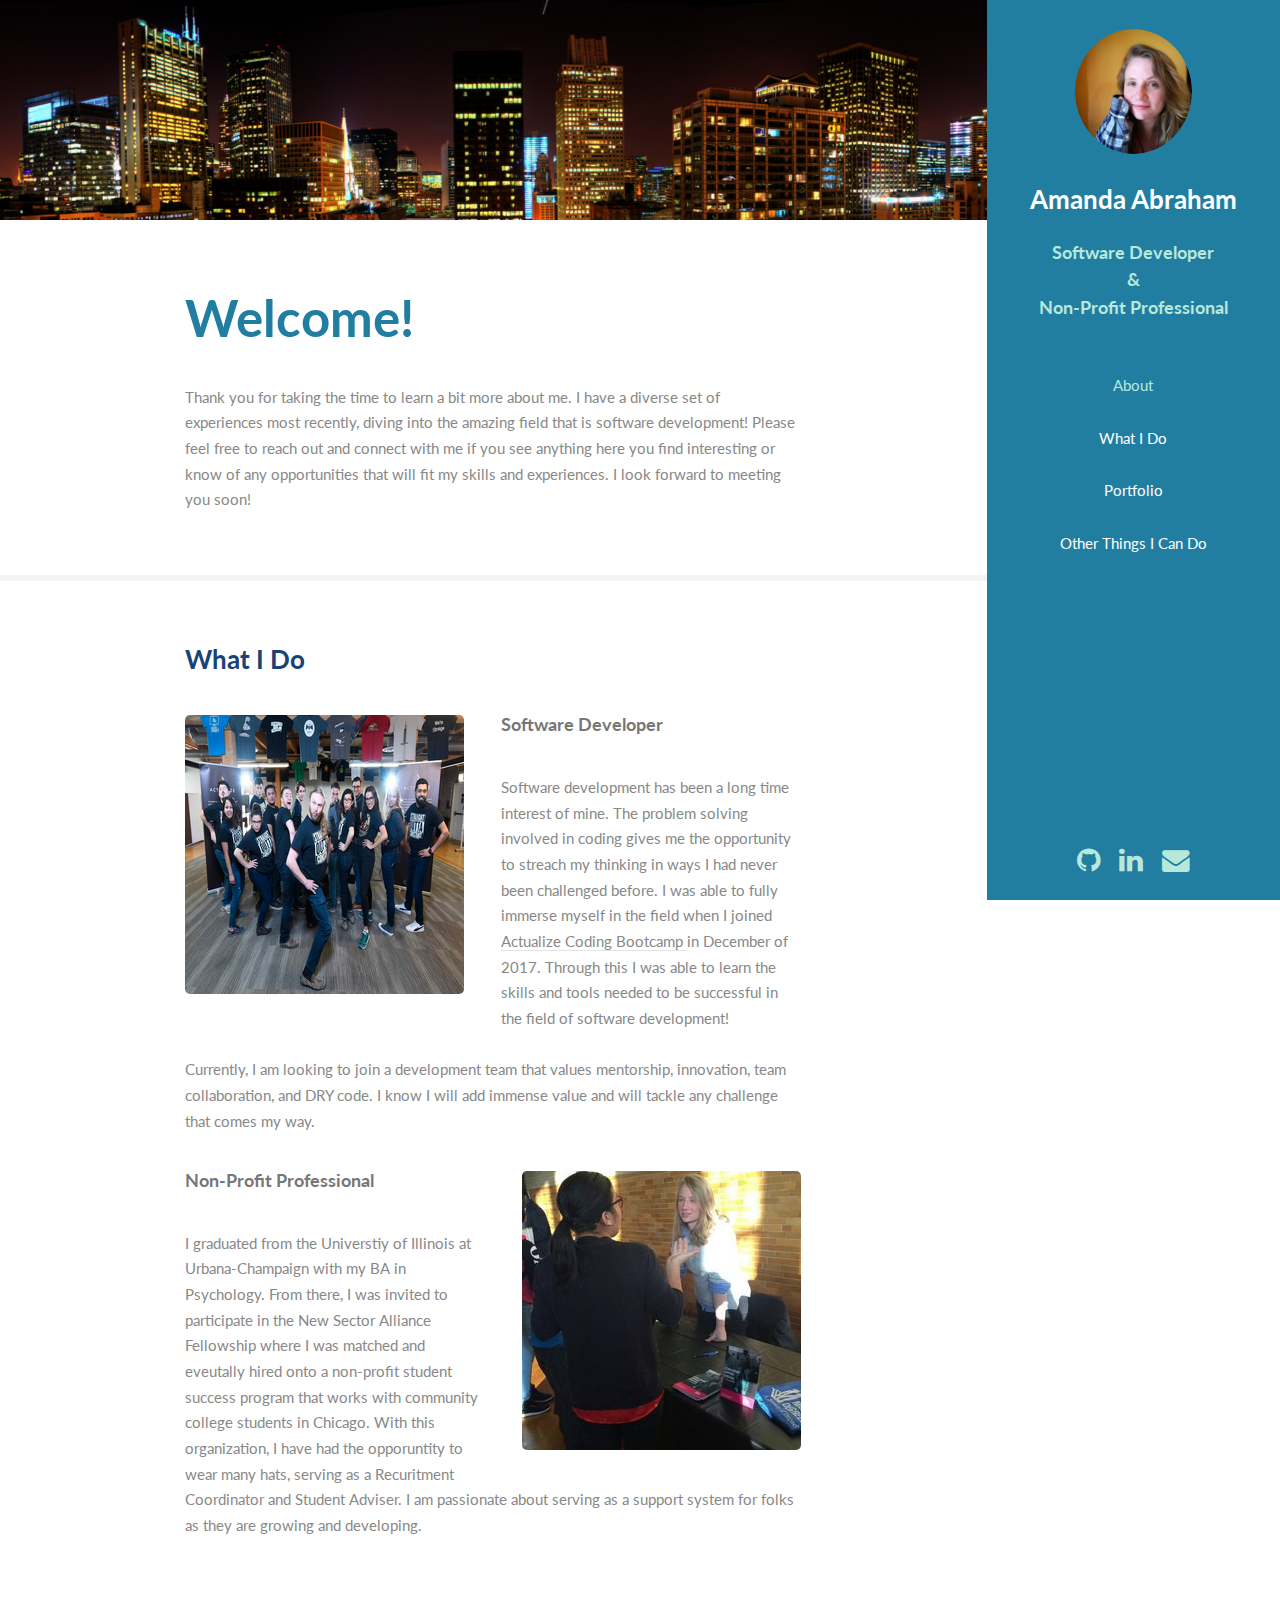
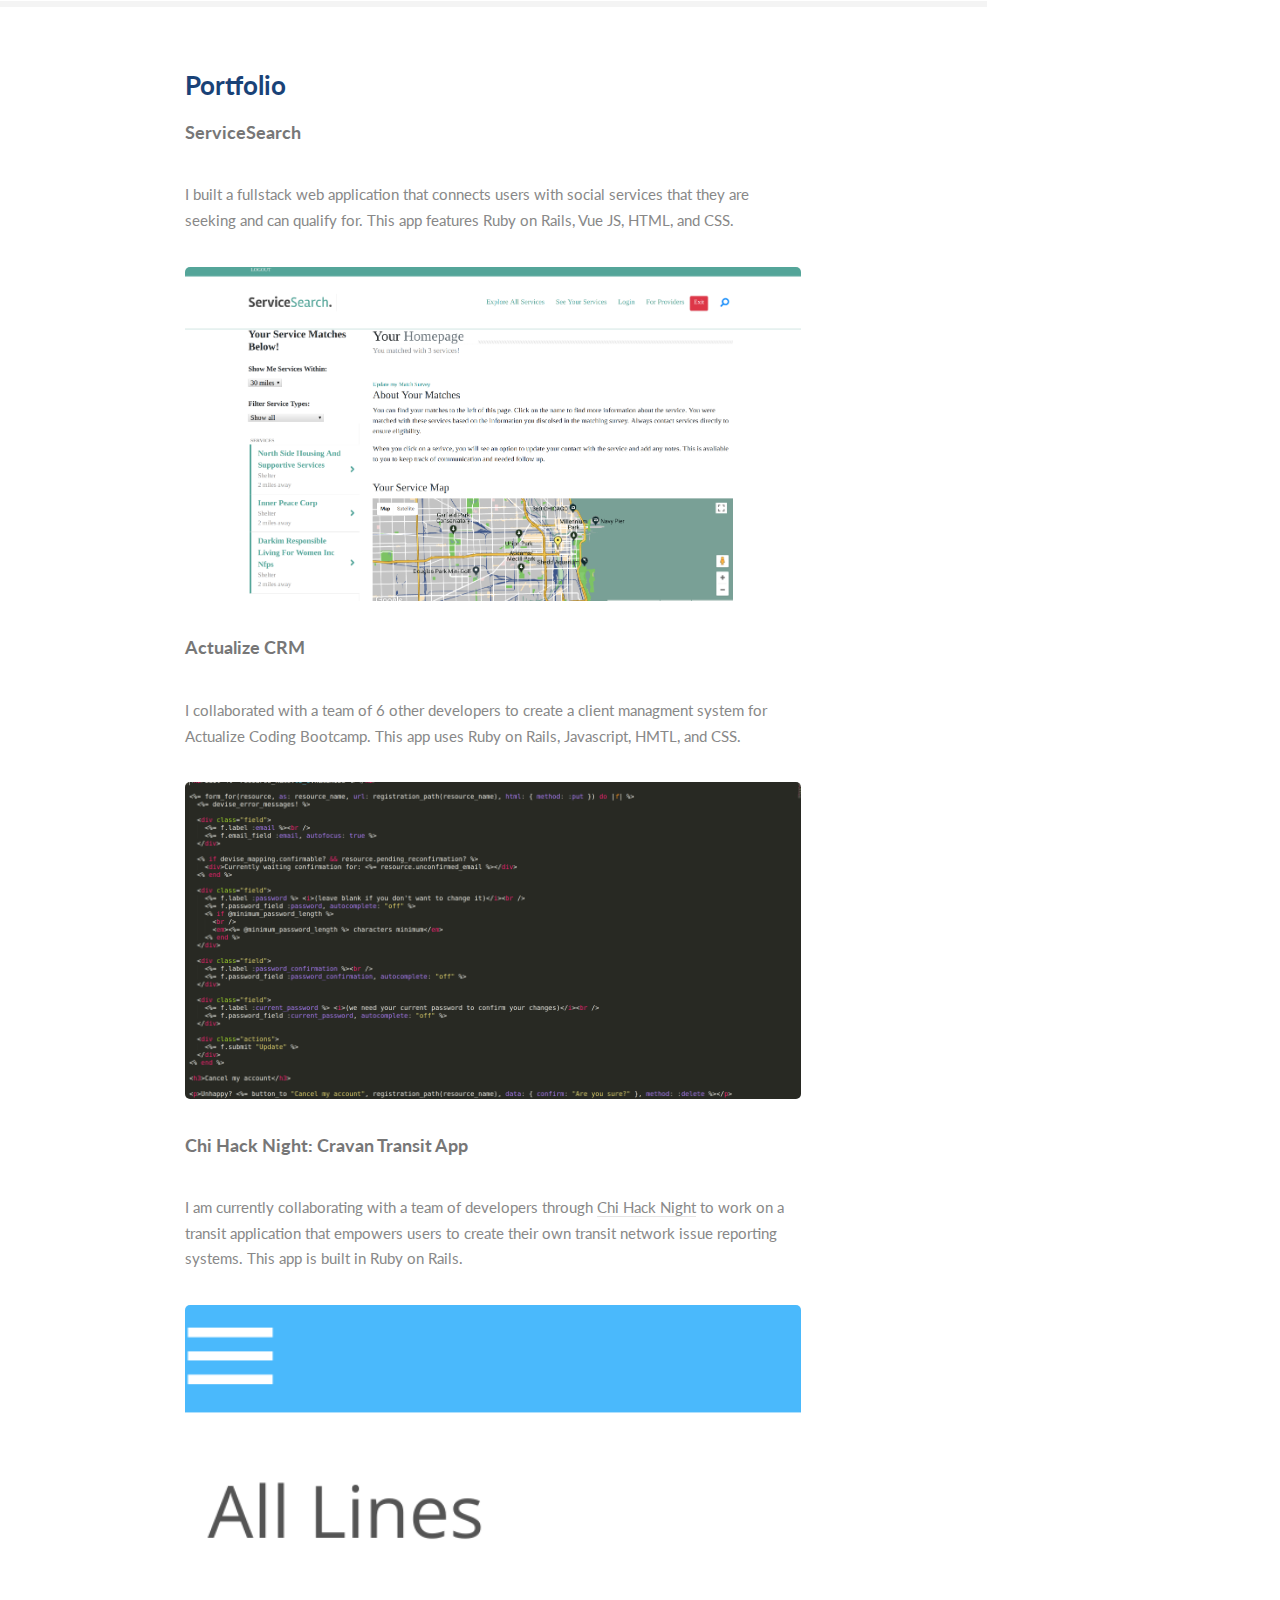
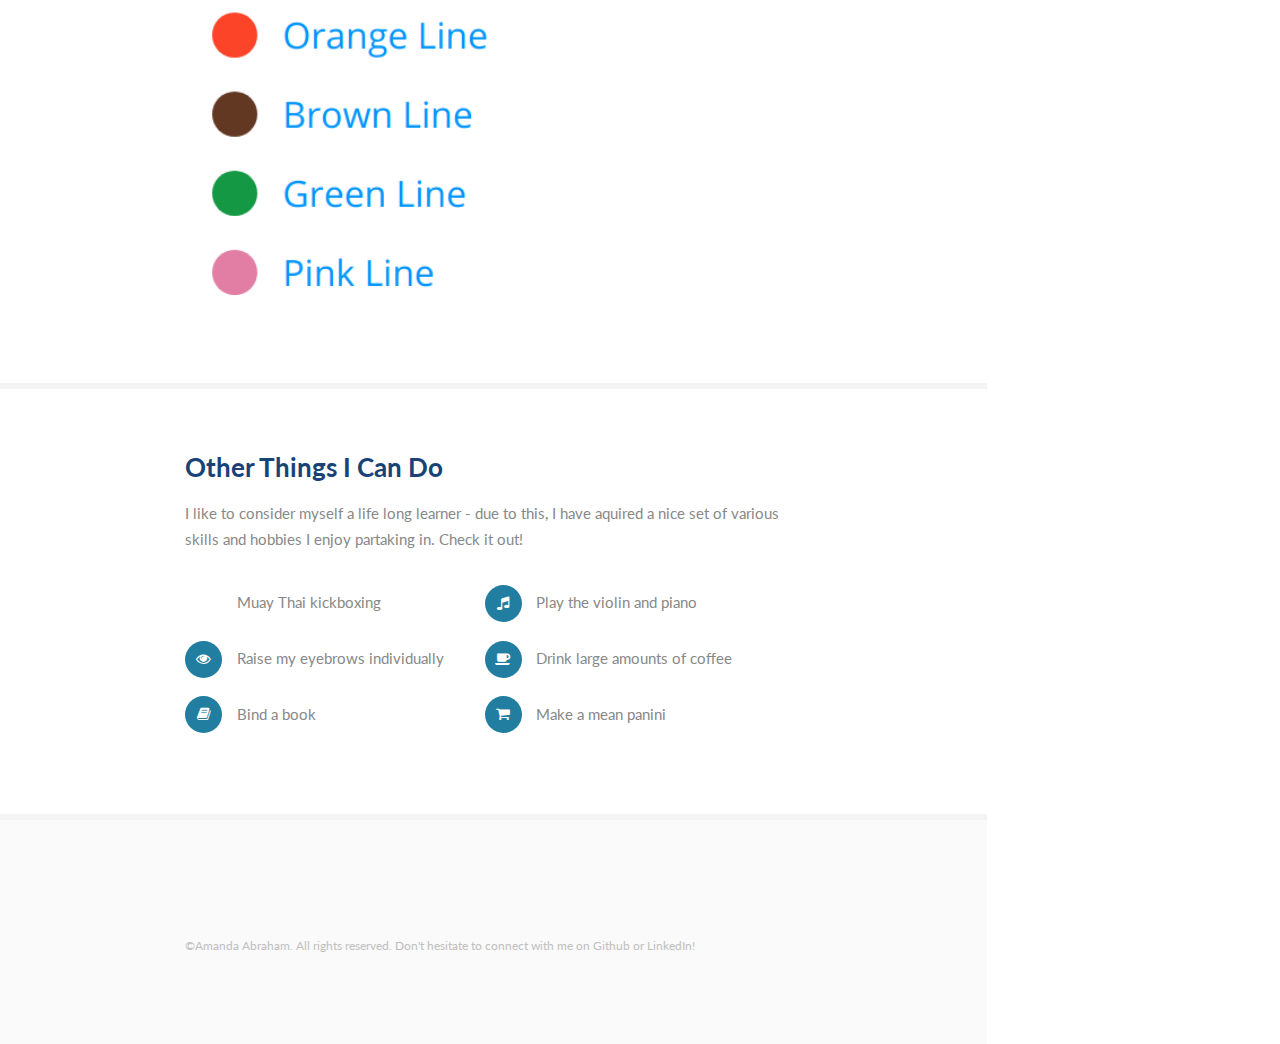
==== index.html @ 9380d01f "fixed typo in Software Developer" ====
<!DOCTYPE HTML>
<!--
	Read Only by HTML5 UP
	html5up.net | @ajlkn
	Free for personal and commercial use under the CCA 3.0 license (html5up.net/license)
-->
<html>
	<head>
		<title>Amanda's Website</title>
		<meta charset="utf-8" />
		<meta name="viewport" content="width=device-width, initial-scale=1" />
		<!--[if lte IE 8]><script src="assets/js/ie/html5shiv.js"></script><![endif]-->
		<link rel="stylesheet" href="assets/css/main.css" />
		<link rel="stylesheet" href="https://use.fontawesome.com/releases/v5.0.13/css/all.css" integrity="sha384-DNOHZ68U8hZfKXOrtjWvjxusGo9WQnrNx2sqG0tfsghAvtVlRW3tvkXWZh58N9jp" crossorigin="anonymous">
		<!--[if lte IE 8]><link rel="stylesheet" href="assets/css/ie8.css" /><![endif]-->
	</head>
	<body>

		<!-- Header -->
			<section id="header">
				<header>
					<span class="image avatar"><img src="images/headshot.jpg" alt="" /></span>
					<h1 id="logo">Amanda Abraham</h1> <br>
					<h4 style="color:#b6e9dc;">Software Developer <br> &#38; <br> Non-Profit Professional</h4>
				</header>
				<nav id="nav">
					<ul>
						<li><a href="#one" class="active">About</a></li>
						<li><a href="#two">What I Do</a></li>
						<li><a href="#three">Portfolio</a></li>
						<li><a href="#four">Other Things I Can Do</a></li>
						<!-- <li><a href="#four">Other Things I Can Do</a></li> -->
					</ul>
				</nav>
				<footer>
					<ul class="icons">
						<li><a href="https://github.com/abes1809" class="icon fa-github" style="font-size:22px;color: #b6e9dc"><span class="label">Github</span></a></li>
						<li><a href="https://www.linkedin.com/in/amanda-abraham/" class="icon fa-linkedin" style="font-size:22px;color: #b6e9dc"><span class="label">LinkedIn</span></a></li>
						<li><a href="#" class="icon fa-envelope" style="font-size:22px;color: #b6e9dc"><span class="label">Email</span></a></li>

					</ul>
				</footer>
			</section>

		<!-- Wrapper -->
			<div id="wrapper">

				<!-- Main -->
					<div id="main">

						<!-- One -->
							<section id="one">
								<div class="container">
									<header class="major">
										<h2>Welcome!</h2>
										<!-- <p>Just an incredibly simple responsive site<br />
										template freebie by <a href="http://html5up.net">HTML5 UP</a>.</p> -->
									</header>
									<p>Thank you for taking the time to learn a bit more about me. I have a diverse set of experiences most recently, diving into the amazing field that is software development! Please feel free to reach out and connect with me if you see anything here you find interesting or know of any opportunities that will fit my skills and experiences. I look forward to meeting you soon!</p>
								</div>
							</section>

						<!-- Three -->
							<section id="two">
								<div class="container">
									<h3 style="color:#194277;">What I Do</h3>
									<div class="features">
										<p><span class="image left"><img src="images/actualize.png" alt="" /></span><h4>Software Developer</h4><br>Software development has been a long time interest of mine. The problem solving involved in coding gives me the opportunity to streach my thinking in ways I had never been challenged before. I was able to fully immerse myself in the field when I joined <a href="http://anyonecanlearntocode.com/chicago-coding-bootcamp"> Actualize Coding Bootcamp </a>in December of 2017. Through this I was able to learn the skills and tools needed to be successful in the field of software development!<br><br>Currently, I am looking to join a development team that values mentorship, innovation, team collaboration, and DRY code. I know I will add immense value and will tackle any challenge that comes my way. </p>
										<p><span class="image right"><img src="images/OMD.jpg" alt="" /></span><h4>Non-Profit Professional</h4><br>I graduated from the Universtiy of Illinois at Urbana-Champaign with my BA in Psychology. From there, I was invited to participate in the New Sector Alliance Fellowship where I was matched and eveutally hired onto a non-profit student success program that works with community college students in Chicago. With this organization, I have had the opporuntity to wear many hats, serving as a Recuritment Coordinator and Student Adviser. I am passionate about serving as a support system for folks as they are growing and developing.</p>
									</div>
								</div>
							</section>

							<section id="three"> 
								<div class="container">
								<h3 style="color:#194277;">Portfolio</h3>
								<h4>ServiceSearch</h4>
								<br><p>I built a fullstack web application that connects users with social services that they are seeking and can qualify for. This app features Ruby on Rails, Vue JS, HTML, and CSS.</p>
								<span class="image fit"><a href="https://github.com/abes1809/service_app"><img src="images/ServiceSearch.png" alt="" /></a></span>
								<h4>Actualize CRM</h4>
								<br><p>I collaborated with a team of 6 other developers to create a client managment system for Actualize Coding Bootcamp. This app uses Ruby on Rails, Javascript, HMTL, and CSS.</p>
								<span class="image fit"><a href="https://github.com/Actualize-Apprenticeship-Team-Dan/crm_api"><img src="images/crm.png" alt="" /></a></span>
								<h4>Chi Hack Night: Cravan Transit App</h4>
								<br><p>I am currently collaborating with a team of developers through <a href="https://chihacknight.org/">Chi Hack Night</a> to work on a transit application that empowers users to create their own transit network issue reporting systems. This app is built in Ruby on Rails.</p>
								<span class="image fit"><a href="https://github.com/CaravanTransit/Caravan-App"><img src="images/caravan2.png" alt="" /></a></span>
							</section>


							<!-- Two -->
								<section id="four">
									<div class="container">
										<h3 style="color:#194277;">Other Things I Can Do</h3>
										<p>I like to consider myself a life long learner - due to this, I have aquired a nice set of various skills and hobbies I enjoy partaking in. Check it out!</p>
										<ul class="feature-icons">
											<li class="fas fa-hand-rock">Muay Thai kickboxing</li>
											<li class="fas fa-music">Play the violin and piano</li>
											<li class="fas fa-eye">Raise my eyebrows individually</li>
											<li class="fas fa-coffee">Drink large amounts of coffee</li>
											<li class="fas fa-book">Bind a book</li>
											<li class="fas fa-shopping-cart">Make a mean panini</li>
										</ul>
									</div>  
								</section>

						<!-- Four -->
						<!-- 	<section id="four">
								<div class="container">
									<h3>Contact Me</h3>
									<p></p>
									<form method="post" action="#">
										<div class="row uniform">
											<div class="6u 12u(xsmall)"><input type="text" name="name" id="name" placeholder="Name" /></div>
											<div class="6u 12u(xsmall)"><input type="email" name="email" id="email" placeholder="Email" /></div>
										</div>
										<div class="row uniform">
											<div class="12u"><input type="text" name="subject" id="subject" placeholder="Subject" /></div>
										</div>
										<div class="row uniform">
											<div class="12u"><textarea name="message" id="message" placeholder="Message" rows="6"></textarea></div>
										</div>
										<div class="row uniform">
											<div class="12u">
												<ul class="actions">
													<li><input type="submit" class="special" value="Send Message" /></li>
													<li><input type="reset" value="Reset Form" /></li>
												</ul>
											</div>
										</div>
									</form>
								</div>
							</section> -->

				<!-- Footer -->
					<section id="footer">
						<div class="container">
							<ul class="copyright">
								<li>&copy;Amanda Abraham. All rights reserved. Don't hesitate to connect with me on Github or LinkedIn!</li>
							</ul>
						</div>
					</section>

			</div>

		<!-- Scripts -->
			<script src="assets/js/jquery.min.js"></script>
			<script src="assets/js/jquery.scrollzer.min.js"></script>
			<script src="assets/js/jquery.scrolly.min.js"></script>
			<script src="assets/js/skel.min.js"></script>
			<script src="assets/js/util.js"></script>
			<!--[if lte IE 8]><script src="assets/js/ie/respond.min.js"></script><![endif]-->
			<script src="assets/js/main.js"></script>

	</body>
</html>
---- assets/css/main.css ----
@import url("font-awesome.min.css");
@import url("https://fonts.googleapis.com/css?family=Lato:400,400italic,700,700italic|Source+Code+Pro:400");

/*
	Read Only by HTML5 UP
	html5up.net | @ajlkn
	Free for personal and commercial use under the CCA 3.0 license (html5up.net/license)
*/

/* Reset */

/*
	a:hover{
		background-color:#999999;
	}*/

	html, body, div, span, applet, object, iframe, h1, h2, h3, h4, h5, h6, p, blockquote, pre, a, abbr, acronym, address, big, cite, code, del, dfn, em, img, ins, kbd, q, s, samp, small, strike, strong, sub, sup, tt, var, b, u, i, center, dl, dt, dd, ol, ul, li, fieldset, form, label, legend, table, caption, tbody, tfoot, thead, tr, th, td, article, aside, canvas, details, embed, figure, figcaption, footer, header, hgroup, menu, nav, output, ruby, section, summary, time, mark, audio, video {
		margin: 0;
		padding: 0;
		border: 0;
		font-size: 100%;
		font: inherit;
		vertical-align: baseline;
	}

	article, aside, details, figcaption, figure, footer, header, hgroup, menu, nav, section {
		display: block;
	}

	body {
		line-height: 1;
	}

	ol, ul {
		list-style: none;
	}

	blockquote, q {
		quotes: none;
	}

	blockquote:before, blockquote:after, q:before, q:after {
		content: '';
		content: none;
	}

	table {
		border-collapse: collapse;
		border-spacing: 0;
	}

	body {
		-webkit-text-size-adjust: none;
	}

/* Box Model */

	*, *:before, *:after {
		-moz-box-sizing: border-box;
		-webkit-box-sizing: border-box;
		box-sizing: border-box;
	}

/* Containers */

	.container {
		margin-left: auto;
		margin-right: auto;
	}

	.container.\31 25\25 {
		width: 100%;
		max-width: 56.25em;
		min-width: 45em;
	}

	.container.\37 5\25 {
		width: 33.75em;
	}

	.container.\35 0\25 {
		width: 22.5em;
	}

	.container.\32 5\25 {
		width: 11.25em;
	}

	.container {
		width: 45em;
	}

	@media screen and (max-width: 1680px) {

		.container.\31 25\25 {
			width: 100%;
			max-width: 56.25em;
			min-width: 45em;
		}

		.container.\37 5\25 {
			width: 33.75em;
		}

		.container.\35 0\25 {
			width: 22.5em;
		}

		.container.\32 5\25 {
			width: 11.25em;
		}

		.container {
			width: 45em;
		}

	}

	@media screen and (max-width: 1280px) {

		.container.\31 25\25 {
			width: 100%;
			max-width: 52.5em;
			min-width: 42em;
		}

		.container.\37 5\25 {
			width: 31.5em;
		}

		.container.\35 0\25 {
			width: 21em;
		}

		.container.\32 5\25 {
			width: 10.5em;
		}

		.container {
			width: 42em;
		}

	}

	@media screen and (max-width: 1024px) {

		.container.\31 25\25 {
			width: 100%;
			max-width: 106.25%;
			min-width: 85%;
		}

		.container.\37 5\25 {
			width: 63.75%;
		}

		.container.\35 0\25 {
			width: 42.5%;
		}

		.container.\32 5\25 {
			width: 21.25%;
		}

		.container {
			width: 85% !important;
		}

	}

	@media screen and (max-width: 736px) {

		.container.\31 25\25 {
			width: 100%;
			max-width: 112.5%;
			min-width: 90%;
		}

		.container.\37 5\25 {
			width: 67.5%;
		}

		.container.\35 0\25 {
			width: 45%;
		}

		.container.\32 5\25 {
			width: 22.5%;
		}

		.container {
			width: 90% !important;
		}

	}

	@media screen and (max-width: 480px) {

		.container.\31 25\25 {
			width: 100%;
			max-width: 112.5%;
			min-width: 90%;
		}

		.container.\37 5\25 {
			width: 67.5%;
		}

		.container.\35 0\25 {
			width: 45%;
		}

		.container.\32 5\25 {
			width: 22.5%;
		}

		.container {
			width: 90% !important;
		}

	}

/* Grid */

	.row {
		border-bottom: solid 1px transparent;
		-moz-box-sizing: border-box;
		-webkit-box-sizing: border-box;
		box-sizing: border-box;
	}

	.row > * {
		float: left;
		-moz-box-sizing: border-box;
		-webkit-box-sizing: border-box;
		box-sizing: border-box;
	}

	.row:after, .row:before {
		content: '';
		display: block;
		clear: both;
		height: 0;
	}

	.row.uniform > * > :first-child {
		margin-top: 0;
	}

	.row.uniform > * > :last-child {
		margin-bottom: 0;
	}

	.row.\30 \25 > * {
		padding: 0 0 0 0em;
	}

	.row.\30 \25 {
		margin: 0 0 -1px 0em;
	}

	.row.uniform.\30 \25 > * {
		padding: 0em 0 0 0em;
	}

	.row.uniform.\30 \25 {
		margin: 0em 0 -1px 0em;
	}

	.row > * {
		padding: 0 0 0 2em;
	}

	.row {
		margin: 0 0 -1px -2em;
	}

	.row.uniform > * {
		padding: 2em 0 0 2em;
	}

	.row.uniform {
		margin: -2em 0 -1px -2em;
	}

	.row.\32 00\25 > * {
		padding: 0 0 0 4em;
	}

	.row.\32 00\25 {
		margin: 0 0 -1px -4em;
	}

	.row.uniform.\32 00\25 > * {
		padding: 4em 0 0 4em;
	}

	.row.uniform.\32 00\25 {
		margin: -4em 0 -1px -4em;
	}

	.row.\31 50\25 > * {
		padding: 0 0 0 3em;
	}

	.row.\31 50\25 {
		margin: 0 0 -1px -3em;
	}

	.row.uniform.\31 50\25 > * {
		padding: 3em 0 0 3em;
	}

	.row.uniform.\31 50\25 {
		margin: -3em 0 -1px -3em;
	}

	.row.\35 0\25 > * {
		padding: 0 0 0 1em;
	}

	.row.\35 0\25 {
		margin: 0 0 -1px -1em;
	}

	.row.uniform.\35 0\25 > * {
		padding: 1em 0 0 1em;
	}

	.row.uniform.\35 0\25 {
		margin: -1em 0 -1px -1em;
	}

	.row.\32 5\25 > * {
		padding: 0 0 0 0.5em;
	}

	.row.\32 5\25 {
		margin: 0 0 -1px -0.5em;
	}

	.row.uniform.\32 5\25 > * {
		padding: 0.5em 0 0 0.5em;
	}

	.row.uniform.\32 5\25 {
		margin: -0.5em 0 -1px -0.5em;
	}

	.\31 2u, .\31 2u\24 {
		width: 100%;
		clear: none;
		margin-left: 0;
	}

	.\31 1u, .\31 1u\24 {
		width: 91.6666666667%;
		clear: none;
		margin-left: 0;
	}

	.\31 0u, .\31 0u\24 {
		width: 83.3333333333%;
		clear: none;
		margin-left: 0;
	}

	.\39 u, .\39 u\24 {
		width: 75%;
		clear: none;
		margin-left: 0;
	}

	.\38 u, .\38 u\24 {
		width: 66.6666666667%;
		clear: none;
		margin-left: 0;
	}

	.\37 u, .\37 u\24 {
		width: 58.3333333333%;
		clear: none;
		margin-left: 0;
	}

	.\36 u, .\36 u\24 {
		width: 50%;
		clear: none;
		margin-left: 0;
	}

	.\35 u, .\35 u\24 {
		width: 41.6666666667%;
		clear: none;
		margin-left: 0;
	}

	.\34 u, .\34 u\24 {
		width: 33.3333333333%;
		clear: none;
		margin-left: 0;
	}

	.\33 u, .\33 u\24 {
		width: 25%;
		clear: none;
		margin-left: 0;
	}

	.\32 u, .\32 u\24 {
		width: 16.6666666667%;
		clear: none;
		margin-left: 0;
	}

	.\31 u, .\31 u\24 {
		width: 8.3333333333%;
		clear: none;
		margin-left: 0;
	}

	.\31 2u\24 + *,
	.\31 1u\24 + *,
	.\31 0u\24 + *,
	.\39 u\24 + *,
	.\38 u\24 + *,
	.\37 u\24 + *,
	.\36 u\24 + *,
	.\35 u\24 + *,
	.\34 u\24 + *,
	.\33 u\24 + *,
	.\32 u\24 + *,
	.\31 u\24 + * {
		clear: left;
	}

	.\-11u {
		margin-left: 91.66667%;
	}

	.\-10u {
		margin-left: 83.33333%;
	}

	.\-9u {
		margin-left: 75%;
	}

	.\-8u {
		margin-left: 66.66667%;
	}

	.\-7u {
		margin-left: 58.33333%;
	}

	.\-6u {
		margin-left: 50%;
	}

	.\-5u {
		margin-left: 41.66667%;
	}

	.\-4u {
		margin-left: 33.33333%;
	}

	.\-3u {
		margin-left: 25%;
	}

	.\-2u {
		margin-left: 16.66667%;
	}

	.\-1u {
		margin-left: 8.33333%;
	}

	@media screen and (max-width: 1680px) {

		.row > * {
			padding: 0 0 0 2em;
		}

		.row {
			margin: 0 0 -1px -2em;
		}

		.row.uniform > * {
			padding: 2em 0 0 2em;
		}

		.row.uniform {
			margin: -2em 0 -1px -2em;
		}

		.row.\32 00\25 > * {
			padding: 0 0 0 4em;
		}

		.row.\32 00\25 {
			margin: 0 0 -1px -4em;
		}

		.row.uniform.\32 00\25 > * {
			padding: 4em 0 0 4em;
		}

		.row.uniform.\32 00\25 {
			margin: -4em 0 -1px -4em;
		}

		.row.\31 50\25 > * {
			padding: 0 0 0 3em;
		}

		.row.\31 50\25 {
			margin: 0 0 -1px -3em;
		}

		.row.uniform.\31 50\25 > * {
			padding: 3em 0 0 3em;
		}

		.row.uniform.\31 50\25 {
			margin: -3em 0 -1px -3em;
		}

		.row.\35 0\25 > * {
			padding: 0 0 0 1em;
		}

		.row.\35 0\25 {
			margin: 0 0 -1px -1em;
		}

		.row.uniform.\35 0\25 > * {
			padding: 1em 0 0 1em;
		}

		.row.uniform.\35 0\25 {
			margin: -1em 0 -1px -1em;
		}

		.row.\32 5\25 > * {
			padding: 0 0 0 0.5em;
		}

		.row.\32 5\25 {
			margin: 0 0 -1px -0.5em;
		}

		.row.uniform.\32 5\25 > * {
			padding: 0.5em 0 0 0.5em;
		}

		.row.uniform.\32 5\25 {
			margin: -0.5em 0 -1px -0.5em;
		}

		.\31 2u\28xlarge\29, .\31 2u\24\28xlarge\29 {
			width: 100%;
			clear: none;
			margin-left: 0;
		}

		.\31 1u\28xlarge\29, .\31 1u\24\28xlarge\29 {
			width: 91.6666666667%;
			clear: none;
			margin-left: 0;
		}

		.\31 0u\28xlarge\29, .\31 0u\24\28xlarge\29 {
			width: 83.3333333333%;
			clear: none;
			margin-left: 0;
		}

		.\39 u\28xlarge\29, .\39 u\24\28xlarge\29 {
			width: 75%;
			clear: none;
			margin-left: 0;
		}

		.\38 u\28xlarge\29, .\38 u\24\28xlarge\29 {
			width: 66.6666666667%;
			clear: none;
			margin-left: 0;
		}

		.\37 u\28xlarge\29, .\37 u\24\28xlarge\29 {
			width: 58.3333333333%;
			clear: none;
			margin-left: 0;
		}

		.\36 u\28xlarge\29, .\36 u\24\28xlarge\29 {
			width: 50%;
			clear: none;
			margin-left: 0;
		}

		.\35 u\28xlarge\29, .\35 u\24\28xlarge\29 {
			width: 41.6666666667%;
			clear: none;
			margin-left: 0;
		}

		.\34 u\28xlarge\29, .\34 u\24\28xlarge\29 {
			width: 33.3333333333%;
			clear: none;
			margin-left: 0;
		}

		.\33 u\28xlarge\29, .\33 u\24\28xlarge\29 {
			width: 25%;
			clear: none;
			margin-left: 0;
		}

		.\32 u\28xlarge\29, .\32 u\24\28xlarge\29 {
			width: 16.6666666667%;
			clear: none;
			margin-left: 0;
		}

		.\31 u\28xlarge\29, .\31 u\24\28xlarge\29 {
			width: 8.3333333333%;
			clear: none;
			margin-left: 0;
		}

		.\31 2u\24\28xlarge\29 + *,
		.\31 1u\24\28xlarge\29 + *,
		.\31 0u\24\28xlarge\29 + *,
		.\39 u\24\28xlarge\29 + *,
		.\38 u\24\28xlarge\29 + *,
		.\37 u\24\28xlarge\29 + *,
		.\36 u\24\28xlarge\29 + *,
		.\35 u\24\28xlarge\29 + *,
		.\34 u\24\28xlarge\29 + *,
		.\33 u\24\28xlarge\29 + *,
		.\32 u\24\28xlarge\29 + *,
		.\31 u\24\28xlarge\29 + * {
			clear: left;
		}

		.\-11u\28xlarge\29 {
			margin-left: 91.66667%;
		}

		.\-10u\28xlarge\29 {
			margin-left: 83.33333%;
		}

		.\-9u\28xlarge\29 {
			margin-left: 75%;
		}

		.\-8u\28xlarge\29 {
			margin-left: 66.66667%;
		}

		.\-7u\28xlarge\29 {
			margin-left: 58.33333%;
		}

		.\-6u\28xlarge\29 {
			margin-left: 50%;
		}

		.\-5u\28xlarge\29 {
			margin-left: 41.66667%;
		}

		.\-4u\28xlarge\29 {
			margin-left: 33.33333%;
		}

		.\-3u\28xlarge\29 {
			margin-left: 25%;
		}

		.\-2u\28xlarge\29 {
			margin-left: 16.66667%;
		}

		.\-1u\28xlarge\29 {
			margin-left: 8.33333%;
		}

	}

	@media screen and (max-width: 1280px) {

		.row > * {
			padding: 0 0 0 1.5em;
		}

		.row {
			margin: 0 0 -1px -1.5em;
		}

		.row.uniform > * {
			padding: 1.5em 0 0 1.5em;
		}

		.row.uniform {
			margin: -1.5em 0 -1px -1.5em;
		}

		.row.\32 00\25 > * {
			padding: 0 0 0 3em;
		}

		.row.\32 00\25 {
			margin: 0 0 -1px -3em;
		}

		.row.uniform.\32 00\25 > * {
			padding: 3em 0 0 3em;
		}

		.row.uniform.\32 00\25 {
			margin: -3em 0 -1px -3em;
		}

		.row.\31 50\25 > * {
			padding: 0 0 0 2.25em;
		}

		.row.\31 50\25 {
			margin: 0 0 -1px -2.25em;
		}

		.row.uniform.\31 50\25 > * {
			padding: 2.25em 0 0 2.25em;
		}

		.row.uniform.\31 50\25 {
			margin: -2.25em 0 -1px -2.25em;
		}

		.row.\35 0\25 > * {
			padding: 0 0 0 0.75em;
		}

		.row.\35 0\25 {
			margin: 0 0 -1px -0.75em;
		}

		.row.uniform.\35 0\25 > * {
			padding: 0.75em 0 0 0.75em;
		}

		.row.uniform.\35 0\25 {
			margin: -0.75em 0 -1px -0.75em;
		}

		.row.\32 5\25 > * {
			padding: 0 0 0 0.375em;
		}

		.row.\32 5\25 {
			margin: 0 0 -1px -0.375em;
		}

		.row.uniform.\32 5\25 > * {
			padding: 0.375em 0 0 0.375em;
		}

		.row.uniform.\32 5\25 {
			margin: -0.375em 0 -1px -0.375em;
		}

		.\31 2u\28large\29, .\31 2u\24\28large\29 {
			width: 100%;
			clear: none;
			margin-left: 0;
		}

		.\31 1u\28large\29, .\31 1u\24\28large\29 {
			width: 91.6666666667%;
			clear: none;
			margin-left: 0;
		}

		.\31 0u\28large\29, .\31 0u\24\28large\29 {
			width: 83.3333333333%;
			clear: none;
			margin-left: 0;
		}

		.\39 u\28large\29, .\39 u\24\28large\29 {
			width: 75%;
			clear: none;
			margin-left: 0;
		}

		.\38 u\28large\29, .\38 u\24\28large\29 {
			width: 66.6666666667%;
			clear: none;
			margin-left: 0;
		}

		.\37 u\28large\29, .\37 u\24\28large\29 {
			width: 58.3333333333%;
			clear: none;
			margin-left: 0;
		}

		.\36 u\28large\29, .\36 u\24\28large\29 {
			width: 50%;
			clear: none;
			margin-left: 0;
		}

		.\35 u\28large\29, .\35 u\24\28large\29 {
			width: 41.6666666667%;
			clear: none;
			margin-left: 0;
		}

		.\34 u\28large\29, .\34 u\24\28large\29 {
			width: 33.3333333333%;
			clear: none;
			margin-left: 0;
		}

		.\33 u\28large\29, .\33 u\24\28large\29 {
			width: 25%;
			clear: none;
			margin-left: 0;
		}

		.\32 u\28large\29, .\32 u\24\28large\29 {
			width: 16.6666666667%;
			clear: none;
			margin-left: 0;
		}

		.\31 u\28large\29, .\31 u\24\28large\29 {
			width: 8.3333333333%;
			clear: none;
			margin-left: 0;
		}

		.\31 2u\24\28large\29 + *,
		.\31 1u\24\28large\29 + *,
		.\31 0u\24\28large\29 + *,
		.\39 u\24\28large\29 + *,
		.\38 u\24\28large\29 + *,
		.\37 u\24\28large\29 + *,
		.\36 u\24\28large\29 + *,
		.\35 u\24\28large\29 + *,
		.\34 u\24\28large\29 + *,
		.\33 u\24\28large\29 + *,
		.\32 u\24\28large\29 + *,
		.\31 u\24\28large\29 + * {
			clear: left;
		}

		.\-11u\28large\29 {
			margin-left: 91.66667%;
		}

		.\-10u\28large\29 {
			margin-left: 83.33333%;
		}

		.\-9u\28large\29 {
			margin-left: 75%;
		}

		.\-8u\28large\29 {
			margin-left: 66.66667%;
		}

		.\-7u\28large\29 {
			margin-left: 58.33333%;
		}

		.\-6u\28large\29 {
			margin-left: 50%;
		}

		.\-5u\28large\29 {
			margin-left: 41.66667%;
		}

		.\-4u\28large\29 {
			margin-left: 33.33333%;
		}

		.\-3u\28large\29 {
			margin-left: 25%;
		}

		.\-2u\28large\29 {
			margin-left: 16.66667%;
		}

		.\-1u\28large\29 {
			margin-left: 8.33333%;
		}

	}

	@media screen and (max-width: 1024px) {

		.row > * {
			padding: 0 0 0 1.5em;
		}

		.row {
			margin: 0 0 -1px -1.5em;
		}

		.row.uniform > * {
			padding: 1.5em 0 0 1.5em;
		}

		.row.uniform {
			margin: -1.5em 0 -1px -1.5em;
		}

		.row.\32 00\25 > * {
			padding: 0 0 0 3em;
		}

		.row.\32 00\25 {
			margin: 0 0 -1px -3em;
		}

		.row.uniform.\32 00\25 > * {
			padding: 3em 0 0 3em;
		}

		.row.uniform.\32 00\25 {
			margin: -3em 0 -1px -3em;
		}

		.row.\31 50\25 > * {
			padding: 0 0 0 2.25em;
		}

		.row.\31 50\25 {
			margin: 0 0 -1px -2.25em;
		}

		.row.uniform.\31 50\25 > * {
			padding: 2.25em 0 0 2.25em;
		}

		.row.uniform.\31 50\25 {
			margin: -2.25em 0 -1px -2.25em;
		}

		.row.\35 0\25 > * {
			padding: 0 0 0 0.75em;
		}

		.row.\35 0\25 {
			margin: 0 0 -1px -0.75em;
		}

		.row.uniform.\35 0\25 > * {
			padding: 0.75em 0 0 0.75em;
		}

		.row.uniform.\35 0\25 {
			margin: -0.75em 0 -1px -0.75em;
		}

		.row.\32 5\25 > * {
			padding: 0 0 0 0.375em;
		}

		.row.\32 5\25 {
			margin: 0 0 -1px -0.375em;
		}

		.row.uniform.\32 5\25 > * {
			padding: 0.375em 0 0 0.375em;
		}

		.row.uniform.\32 5\25 {
			margin: -0.375em 0 -1px -0.375em;
		}

		.\31 2u\28medium\29, .\31 2u\24\28medium\29 {
			width: 100%;
			clear: none;
			margin-left: 0;
		}

		.\31 1u\28medium\29, .\31 1u\24\28medium\29 {
			width: 91.6666666667%;
			clear: none;
			margin-left: 0;
		}

		.\31 0u\28medium\29, .\31 0u\24\28medium\29 {
			width: 83.3333333333%;
			clear: none;
			margin-left: 0;
		}

		.\39 u\28medium\29, .\39 u\24\28medium\29 {
			width: 75%;
			clear: none;
			margin-left: 0;
		}

		.\38 u\28medium\29, .\38 u\24\28medium\29 {
			width: 66.6666666667%;
			clear: none;
			margin-left: 0;
		}

		.\37 u\28medium\29, .\37 u\24\28medium\29 {
			width: 58.3333333333%;
			clear: none;
			margin-left: 0;
		}

		.\36 u\28medium\29, .\36 u\24\28medium\29 {
			width: 50%;
			clear: none;
			margin-left: 0;
		}

		.\35 u\28medium\29, .\35 u\24\28medium\29 {
			width: 41.6666666667%;
			clear: none;
			margin-left: 0;
		}

		.\34 u\28medium\29, .\34 u\24\28medium\29 {
			width: 33.3333333333%;
			clear: none;
			margin-left: 0;
		}

		.\33 u\28medium\29, .\33 u\24\28medium\29 {
			width: 25%;
			clear: none;
			margin-left: 0;
		}

		.\32 u\28medium\29, .\32 u\24\28medium\29 {
			width: 16.6666666667%;
			clear: none;
			margin-left: 0;
		}

		.\31 u\28medium\29, .\31 u\24\28medium\29 {
			width: 8.3333333333%;
			clear: none;
			margin-left: 0;
		}

		.\31 2u\24\28medium\29 + *,
		.\31 1u\24\28medium\29 + *,
		.\31 0u\24\28medium\29 + *,
		.\39 u\24\28medium\29 + *,
		.\38 u\24\28medium\29 + *,
		.\37 u\24\28medium\29 + *,
		.\36 u\24\28medium\29 + *,
		.\35 u\24\28medium\29 + *,
		.\34 u\24\28medium\29 + *,
		.\33 u\24\28medium\29 + *,
		.\32 u\24\28medium\29 + *,
		.\31 u\24\28medium\29 + * {
			clear: left;
		}

		.\-11u\28medium\29 {
			margin-left: 91.66667%;
		}

		.\-10u\28medium\29 {
			margin-left: 83.33333%;
		}

		.\-9u\28medium\29 {
			margin-left: 75%;
		}

		.\-8u\28medium\29 {
			margin-left: 66.66667%;
		}

		.\-7u\28medium\29 {
			margin-left: 58.33333%;
		}

		.\-6u\28medium\29 {
			margin-left: 50%;
		}

		.\-5u\28medium\29 {
			margin-left: 41.66667%;
		}

		.\-4u\28medium\29 {
			margin-left: 33.33333%;
		}

		.\-3u\28medium\29 {
			margin-left: 25%;
		}

		.\-2u\28medium\29 {
			margin-left: 16.66667%;
		}

		.\-1u\28medium\29 {
			margin-left: 8.33333%;
		}

	}

	@media screen and (max-width: 736px) {

		.row > * {
			padding: 0 0 0 1.25em;
		}

		.row {
			margin: 0 0 -1px -1.25em;
		}

		.row.uniform > * {
			padding: 1.25em 0 0 1.25em;
		}

		.row.uniform {
			margin: -1.25em 0 -1px -1.25em;
		}

		.row.\32 00\25 > * {
			padding: 0 0 0 2.5em;
		}

		.row.\32 00\25 {
			margin: 0 0 -1px -2.5em;
		}

		.row.uniform.\32 00\25 > * {
			padding: 2.5em 0 0 2.5em;
		}

		.row.uniform.\32 00\25 {
			margin: -2.5em 0 -1px -2.5em;
		}

		.row.\31 50\25 > * {
			padding: 0 0 0 1.875em;
		}

		.row.\31 50\25 {
			margin: 0 0 -1px -1.875em;
		}

		.row.uniform.\31 50\25 > * {
			padding: 1.875em 0 0 1.875em;
		}

		.row.uniform.\31 50\25 {
			margin: -1.875em 0 -1px -1.875em;
		}

		.row.\35 0\25 > * {
			padding: 0 0 0 0.625em;
		}

		.row.\35 0\25 {
			margin: 0 0 -1px -0.625em;
		}

		.row.uniform.\35 0\25 > * {
			padding: 0.625em 0 0 0.625em;
		}

		.row.uniform.\35 0\25 {
			margin: -0.625em 0 -1px -0.625em;
		}

		.row.\32 5\25 > * {
			padding: 0 0 0 0.3125em;
		}

		.row.\32 5\25 {
			margin: 0 0 -1px -0.3125em;
		}

		.row.uniform.\32 5\25 > * {
			padding: 0.3125em 0 0 0.3125em;
		}

		.row.uniform.\32 5\25 {
			margin: -0.3125em 0 -1px -0.3125em;
		}

		.\31 2u\28small\29, .\31 2u\24\28small\29 {
			width: 100%;
			clear: none;
			margin-left: 0;
		}

		.\31 1u\28small\29, .\31 1u\24\28small\29 {
			width: 91.6666666667%;
			clear: none;
			margin-left: 0;
		}

		.\31 0u\28small\29, .\31 0u\24\28small\29 {
			width: 83.3333333333%;
			clear: none;
			margin-left: 0;
		}

		.\39 u\28small\29, .\39 u\24\28small\29 {
			width: 75%;
			clear: none;
			margin-left: 0;
		}

		.\38 u\28small\29, .\38 u\24\28small\29 {
			width: 66.6666666667%;
			clear: none;
			margin-left: 0;
		}

		.\37 u\28small\29, .\37 u\24\28small\29 {
			width: 58.3333333333%;
			clear: none;
			margin-left: 0;
		}

		.\36 u\28small\29, .\36 u\24\28small\29 {
			width: 50%;
			clear: none;
			margin-left: 0;
		}

		.\35 u\28small\29, .\35 u\24\28small\29 {
			width: 41.6666666667%;
			clear: none;
			margin-left: 0;
		}

		.\34 u\28small\29, .\34 u\24\28small\29 {
			width: 33.3333333333%;
			clear: none;
			margin-left: 0;
		}

		.\33 u\28small\29, .\33 u\24\28small\29 {
			width: 25%;
			clear: none;
			margin-left: 0;
		}

		.\32 u\28small\29, .\32 u\24\28small\29 {
			width: 16.6666666667%;
			clear: none;
			margin-left: 0;
		}

		.\31 u\28small\29, .\31 u\24\28small\29 {
			width: 8.3333333333%;
			clear: none;
			margin-left: 0;
		}

		.\31 2u\24\28small\29 + *,
		.\31 1u\24\28small\29 + *,
		.\31 0u\24\28small\29 + *,
		.\39 u\24\28small\29 + *,
		.\38 u\24\28small\29 + *,
		.\37 u\24\28small\29 + *,
		.\36 u\24\28small\29 + *,
		.\35 u\24\28small\29 + *,
		.\34 u\24\28small\29 + *,
		.\33 u\24\28small\29 + *,
		.\32 u\24\28small\29 + *,
		.\31 u\24\28small\29 + * {
			clear: left;
		}

		.\-11u\28small\29 {
			margin-left: 91.66667%;
		}

		.\-10u\28small\29 {
			margin-left: 83.33333%;
		}

		.\-9u\28small\29 {
			margin-left: 75%;
		}

		.\-8u\28small\29 {
			margin-left: 66.66667%;
		}

		.\-7u\28small\29 {
			margin-left: 58.33333%;
		}

		.\-6u\28small\29 {
			margin-left: 50%;
		}

		.\-5u\28small\29 {
			margin-left: 41.66667%;
		}

		.\-4u\28small\29 {
			margin-left: 33.33333%;
		}

		.\-3u\28small\29 {
			margin-left: 25%;
		}

		.\-2u\28small\29 {
			margin-left: 16.66667%;
		}

		.\-1u\28small\29 {
			margin-left: 8.33333%;
		}

	}

	@media screen and (max-width: 480px) {

		.row > * {
			padding: 0 0 0 1.25em;
		}

		.row {
			margin: 0 0 -1px -1.25em;
		}

		.row.uniform > * {
			padding: 1.25em 0 0 1.25em;
		}

		.row.uniform {
			margin: -1.25em 0 -1px -1.25em;
		}

		.row.\32 00\25 > * {
			padding: 0 0 0 2.5em;
		}

		.row.\32 00\25 {
			margin: 0 0 -1px -2.5em;
		}

		.row.uniform.\32 00\25 > * {
			padding: 2.5em 0 0 2.5em;
		}

		.row.uniform.\32 00\25 {
			margin: -2.5em 0 -1px -2.5em;
		}

		.row.\31 50\25 > * {
			padding: 0 0 0 1.875em;
		}

		.row.\31 50\25 {
			margin: 0 0 -1px -1.875em;
		}

		.row.uniform.\31 50\25 > * {
			padding: 1.875em 0 0 1.875em;
		}

		.row.uniform.\31 50\25 {
			margin: -1.875em 0 -1px -1.875em;
		}

		.row.\35 0\25 > * {
			padding: 0 0 0 0.625em;
		}

		.row.\35 0\25 {
			margin: 0 0 -1px -0.625em;
		}

		.row.uniform.\35 0\25 > * {
			padding: 0.625em 0 0 0.625em;
		}

		.row.uniform.\35 0\25 {
			margin: -0.625em 0 -1px -0.625em;
		}

		.row.\32 5\25 > * {
			padding: 0 0 0 0.3125em;
		}

		.row.\32 5\25 {
			margin: 0 0 -1px -0.3125em;
		}

		.row.uniform.\32 5\25 > * {
			padding: 0.3125em 0 0 0.3125em;
		}

		.row.uniform.\32 5\25 {
			margin: -0.3125em 0 -1px -0.3125em;
		}

		.\31 2u\28xsmall\29, .\31 2u\24\28xsmall\29 {
			width: 100%;
			clear: none;
			margin-left: 0;
		}

		.\31 1u\28xsmall\29, .\31 1u\24\28xsmall\29 {
			width: 91.6666666667%;
			clear: none;
			margin-left: 0;
		}

		.\31 0u\28xsmall\29, .\31 0u\24\28xsmall\29 {
			width: 83.3333333333%;
			clear: none;
			margin-left: 0;
		}

		.\39 u\28xsmall\29, .\39 u\24\28xsmall\29 {
			width: 75%;
			clear: none;
			margin-left: 0;
		}

		.\38 u\28xsmall\29, .\38 u\24\28xsmall\29 {
			width: 66.6666666667%;
			clear: none;
			margin-left: 0;
		}

		.\37 u\28xsmall\29, .\37 u\24\28xsmall\29 {
			width: 58.3333333333%;
			clear: none;
			margin-left: 0;
		}

		.\36 u\28xsmall\29, .\36 u\24\28xsmall\29 {
			width: 50%;
			clear: none;
			margin-left: 0;
		}

		.\35 u\28xsmall\29, .\35 u\24\28xsmall\29 {
			width: 41.6666666667%;
			clear: none;
			margin-left: 0;
		}

		.\34 u\28xsmall\29, .\34 u\24\28xsmall\29 {
			width: 33.3333333333%;
			clear: none;
			margin-left: 0;
		}

		.\33 u\28xsmall\29, .\33 u\24\28xsmall\29 {
			width: 25%;
			clear: none;
			margin-left: 0;
		}

		.\32 u\28xsmall\29, .\32 u\24\28xsmall\29 {
			width: 16.6666666667%;
			clear: none;
			margin-left: 0;
		}

		.\31 u\28xsmall\29, .\31 u\24\28xsmall\29 {
			width: 8.3333333333%;
			clear: none;
			margin-left: 0;
		}

		.\31 2u\24\28xsmall\29 + *,
		.\31 1u\24\28xsmall\29 + *,
		.\31 0u\24\28xsmall\29 + *,
		.\39 u\24\28xsmall\29 + *,
		.\38 u\24\28xsmall\29 + *,
		.\37 u\24\28xsmall\29 + *,
		.\36 u\24\28xsmall\29 + *,
		.\35 u\24\28xsmall\29 + *,
		.\34 u\24\28xsmall\29 + *,
		.\33 u\24\28xsmall\29 + *,
		.\32 u\24\28xsmall\29 + *,
		.\31 u\24\28xsmall\29 + * {
			clear: left;
		}

		.\-11u\28xsmall\29 {
			margin-left: 91.66667%;
		}

		.\-10u\28xsmall\29 {
			margin-left: 83.33333%;
		}

		.\-9u\28xsmall\29 {
			margin-left: 75%;
		}

		.\-8u\28xsmall\29 {
			margin-left: 66.66667%;
		}

		.\-7u\28xsmall\29 {
			margin-left: 58.33333%;
		}

		.\-6u\28xsmall\29 {
			margin-left: 50%;
		}

		.\-5u\28xsmall\29 {
			margin-left: 41.66667%;
		}

		.\-4u\28xsmall\29 {
			margin-left: 33.33333%;
		}

		.\-3u\28xsmall\29 {
			margin-left: 25%;
		}

		.\-2u\28xsmall\29 {
			margin-left: 16.66667%;
		}

		.\-1u\28xsmall\29 {
			margin-left: 8.33333%;
		}

	}

/* Basic */

	body {
		background: #fff;
	}

	body, input, select, textarea {
		color: #888;
		font-family: "Lato", sans-serif;
		font-size: 16pt;
		font-weight: 400;
		line-height: 1.75em;
	}

	a {
		-moz-transition: color 0.2s ease-in-out, border-color 0.2s ease-in-out;
		-webkit-transition: color 0.2s ease-in-out, border-color 0.2s ease-in-out;
		-ms-transition: color 0.2s ease-in-out, border-color 0.2s ease-in-out;
		transition: color 0.2s ease-in-out, border-color 0.2s ease-in-out;
		border-bottom: solid 1px #e4e4e4;
		color: inherit;
		text-decoration: none;
	}

		a:hover {
			border-bottom-color: transparent;
			color: #217ea0 !important;
		}

	strong, b {
		color: #777;
		font-weight: 700;
	}

	em, i {
		font-style: italic;
	}

	p {
		margin: 0 0 2.25em 0;
	}

	h1, h2, h3, h4, h5, h6 {
		color: #777;
		font-weight: 700;
		line-height: 1em;
		margin: 0 0 0.5625em 0;
	}

		h1 a, h2 a, h3 a, h4 a, h5 a, h6 a {
			border: 0;
			color: inherit;
			text-decoration: none;
		}

	h2 {
		font-size: 2em;
		line-height: 1.5em;
	}

	h3 {
		font-size: 1.75em;
		line-height: 1.5em;
	}

	h4 {
		font-size: 1.25em;
		line-height: 1.5em;
	}

	h5 {
		font-size: 0.9em;
		line-height: 1.5em;
	}

	h6 {
		font-size: 0.7em;
		line-height: 1.5em;
	}

	sub {
		font-size: 0.8em;
		position: relative;
		top: 0.5em;
	}

	sup {
		font-size: 0.8em;
		position: relative;
		top: -0.5em;
	}

	hr {
		border: 0;
		border-bottom: solid 2px #f4f4f4;
		margin: 2.25em 0;
	}

		hr.major {
			margin: 3.375em 0;
		}

	blockquote {
		border-left: solid 8px #e4e4e4;
		font-style: italic;
		margin: 0 0 2.25em 0;
		padding: 0.5em 0 0.5em 2em;
	}

	code {
		background: #555;
		border-radius: 5px;
		color: #fff;
		font-family: "Source Code Pro", monospace;
		font-size: 0.9em;
		margin: 0 0.25em;
		padding: 0.25em 0.65em;
	}

	pre {
		font-family: "Source Code Pro", monospace;
		font-size: 0.9em;
		margin: 0 0 2.25em 0;
	}

		pre code {
			-webkit-overflow-scrolling: touch;
			display: block;
			line-height: 1.5em;
			overflow-x: auto;
			padding: 1em 1.5em;
		}

	.align-left {
		text-align: left;
	}

	.align-center {
		text-align: center;
	}

	.align-right {
		text-align: right;
	}

/* Section/Article */

	section.special, article.special {
		text-align: center;
	}

	header p {
		color: #aaa;
		position: relative;
		margin: 0 0 1.6875em 0;
	}

	header h2 + p {
		font-size: 1.25em;
		margin-top: -0.5em;
		line-height: 1.5em;
	}

	header h3 + p {
		font-size: 1.1em;
		margin-top: -0.35em;
		line-height: 1.5em;
	}

	header h4 + p,
	header h5 + p,
	header h6 + p {
		font-size: 0.9em;
		margin-top: -0.25em;
		line-height: 1.5em;
	}

	header.major h2 {
		color: #217ea0;
		font-size: 3.5em;
	}

		header.major h2 + p {
			color: #777;
			font-size: 1.75em;
			font-weight: 700;
			margin-top: -0.75em;
		}

/* Form */

	form {
		margin: 0 0 2.25em 0;
	}

	label {
		color: #777;
		display: block;
		font-size: 0.9em;
		font-weight: 700;
		margin: 0 0 1.125em 0;
	}

	input::-moz-focus-inner {
		border: 0;
		padding: 0;
	}

	input[type="text"],
	input[type="password"],
	input[type="email"],
	select,
	textarea {
		-moz-appearance: none;
		-webkit-appearance: none;
		-ms-appearance: none;
		appearance: none;
		border-radius: 5px;
		border: none;
		border: solid 2px #e4e4e4;
		color: inherit;
		display: block;
		outline: 0;
		padding: 0 1em;
		text-decoration: none;
		width: 100%;
	}

		input[type="text"]:invalid,
		input[type="password"]:invalid,
		input[type="email"]:invalid,
		select:invalid,
		textarea:invalid {
			box-shadow: none;
		}

		input[type="text"]:focus,
		input[type="password"]:focus,
		input[type="email"]:focus,
		select:focus,
		textarea:focus {
			border-color: #217ea0;
		}

	.select-wrapper {
		text-decoration: none;
		display: block;
		position: relative;
	}

		.select-wrapper:before {
			-moz-osx-font-smoothing: grayscale;
			-webkit-font-smoothing: antialiased;
			font-family: FontAwesome;
			font-style: normal;
			font-weight: normal;
			text-transform: none !important;
		}

		.select-wrapper:before {
			color: #e4e4e4;
			content: '\f078';
			display: block;
			height: 2.75em;
			line-height: 2.75em;
			pointer-events: none;
			position: absolute;
			right: 0;
			text-align: center;
			top: 0;
			width: 2.75em;
		}

		.select-wrapper select::-ms-expand {
			display: none;
		}

	input[type="text"],
	input[type="password"],
	input[type="email"],
	select {
		height: 2.75em;
	}

	textarea {
		padding: 0.75em 1em;
	}

	input[type="checkbox"],
	input[type="radio"] {
		-moz-appearance: none;
		-webkit-appearance: none;
		-ms-appearance: none;
		appearance: none;
		display: block;
		float: left;
		margin-right: -2em;
		opacity: 0;
		width: 1em;
		z-index: -1;
	}

		input[type="checkbox"] + label,
		input[type="radio"] + label {
			text-decoration: none;
			color: #888;
			cursor: pointer;
			display: inline-block;
			font-size: 1em;
			font-weight: 400;
			padding-left: 2.4em;
			padding-right: 0.75em;
			position: relative;
		}

			input[type="checkbox"] + label:before,
			input[type="radio"] + label:before {
				-moz-osx-font-smoothing: grayscale;
				-webkit-font-smoothing: antialiased;
				font-family: FontAwesome;
				font-style: normal;
				font-weight: normal;
				text-transform: none !important;
			}

			input[type="checkbox"] + label:before,
			input[type="radio"] + label:before {
				background: #fafafa;
				border-radius: 5px;
				border: solid 2px #e4e4e4;
				content: '';
				display: inline-block;
				height: 1.65em;
				left: 0;
				line-height: 1.58125em;
				position: absolute;
				text-align: center;
				top: 0;
				width: 1.65em;
			}

		input[type="checkbox"]:checked + label:before,
		input[type="radio"]:checked + label:before {
			background: #989898;
			border-color: #989898;
			color: #ffffff;
			content: '\f00c';
		}

		input[type="checkbox"]:focus + label:before,
		input[type="radio"]:focus + label:before {
			border-color: #217ea0;
		}

	input[type="checkbox"] + label:before {
		border-radius: 5px;
	}

	input[type="radio"] + label:before {
		border-radius: 100%;
	}

	::-webkit-input-placeholder {
		color: #aaa !important;
		font-style: italic;
		opacity: 1.0;
	}

	:-moz-placeholder {
		color: #aaa !important;
		font-style: italic;
		opacity: 1.0;
	}

	::-moz-placeholder {
		color: #aaa !important;
		font-style: italic;
		opacity: 1.0;
	}

	:-ms-input-placeholder {
		color: #aaa !important;
		font-style: italic;
		opacity: 1.0;
	}

	.formerize-placeholder {
		color: #aaa !important;
		font-style: italic;
		opacity: 1.0;
	}

/* Box */

	.box {
		border-radius: 5px;
		border: solid 2px #e4e4e4;
		margin-bottom: 2.25em;
		padding: 1.5em;
	}

		.box > :last-child,
		.box > :last-child > :last-child,
		.box > :last-child > :last-child > :last-child {
			margin-bottom: 0;
		}

		.box.alt {
			border: 0;
			border-radius: 0;
			padding: 0;
		}

/* Icon */

	.icon {
		text-decoration: none;
		border-bottom: none;
		position: relative;
	}

		.icon:before {
			-moz-osx-font-smoothing: grayscale;
			-webkit-font-smoothing: antialiased;
			font-family: FontAwesome;
			font-style: normal;
			font-weight: normal;
			text-transform: none !important;
		}

		.icon > .label {
			display: none;
		}

/* Image */

	.image {
		border-radius: 5px;
		border: 0;
		display: inline-block;
		position: relative;
	}

		.image img {
			border-radius: 5px;
			display: block;
		}

		.image.left {
			float: left;
			margin: 0 2.5em 2em 0;
			top: 0.25em;
		}

		.image.right {
			float: right;
			margin: 0 0 2em 2.5em;
			top: 0.25em;
		}

		.image.fit {
			display: block;
			margin: 0 0 2.25em 0;
			width: 100%;
		}

			.image.fit img {
				display: block;
				width: 100%;
			}

		.image.avatar {
			border-radius: 100%;
			overflow: hidden;
		}

			.image.avatar img {
				border-radius: 100%;
				display: block;
				width: 100%;
			}

/* List */

	ol {
		list-style: decimal;
		margin: 0 0 2.25em 0;
		padding-left: 1.25em;
	}

		ol li {
			padding-left: 0.25em;
		}

	ul {
		list-style: disc;
		margin: 0 0 2.25em 0;
		padding-left: 1em;
	}

		ul li {
			padding-left: 0.5em;
		}

		ul.alt {
			list-style: none;
			padding-left: 0;
		}

			ul.alt li {
				border-top: solid 2px #f4f4f4;
				padding: 0.5em 0;
			}

				ul.alt li:first-child {
					border-top: 0;
					padding-top: 0;
				}

		ul.feature-icons {
			list-style: none;
			padding-left: 0;
		}

			ul.feature-icons li {
				text-decoration: none;
				display: inline-block;
				margin: 0 0 1.6875em 0;
				padding: 0.35em 0 0 3.5em;
				position: relative;
				vertical-align: top;
				width: 48%;
			}

				ul.feature-icons li:before {
					-moz-osx-font-smoothing: grayscale;
					-webkit-font-smoothing: antialiased;
					font-family: FontAwesome;
					font-style: normal;
					font-weight: normal;
					text-transform: none !important;
				}

				ul.feature-icons li:before {
					background: #217ea0;
					border-radius: 100%;
					color: #ffffff;
					display: block;
					height: 2.5em;
					left: 0;
					line-height: 2.5em;
					position: absolute;
					text-align: center;
					top: 0;
					width: 2.5em;
				}

		ul.icons {
			cursor: default;
			list-style: none;
			padding-left: 0;
		}

			ul.icons li {
				display: inline-block;
				padding: 0 1em 0 0;
			}

				ul.icons li:last-child {
					padding-right: 0 !important;
				}

				ul.icons li .icon:before {
					font-size: 1.25em;
				}

		ul.actions {
			cursor: default;
			list-style: none;
			padding-left: 0;
		}

			ul.actions li {
				display: inline-block;
				padding: 0 1.125em 0 0;
				vertical-align: middle;
			}

				ul.actions li:last-child {
					padding-right: 0;
				}

			ul.actions.small li {
				padding: 0 0.5625em 0 0;
			}

			ul.actions.vertical li {
				display: block;
				padding: 1.125em 0 0 0;
			}

				ul.actions.vertical li:first-child {
					padding-top: 0;
				}

				ul.actions.vertical li > * {
					margin-bottom: 0;
				}

			ul.actions.vertical.small li {
				padding: 0.5625em 0 0 0;
			}

				ul.actions.vertical.small li:first-child {
					padding-top: 0;
				}

			ul.actions.fit {
				display: table;
				margin-left: -1.125em;
				padding: 0;
				table-layout: fixed;
				width: calc(100% + 1.125em);
			}

				ul.actions.fit li {
					display: table-cell;
					padding: 0 0 0 1.125em;
				}

					ul.actions.fit li > * {
						margin-bottom: 0;
					}

				ul.actions.fit.small {
					margin-left: -0.5625em;
					width: calc(100% + 0.5625em);
				}

					ul.actions.fit.small li {
						padding: 0 0 0 0.5625em;
					}

	dl {
		margin: 0 0 2.25em 0;
	}

/* Table */

	.table-wrapper {
		-webkit-overflow-scrolling: touch;
		overflow-x: auto;
	}

	table {
		margin: 0 0 2.25em 0;
		width: 100%;
	}

		table tbody tr {
			border: solid 2px #f4f4f4;
			border-left: 0;
			border-right: 0;
		}

			table tbody tr:nth-child(2n + 1) {
				background-color: #fafafa;
			}

		table td {
			padding: 0.75em 0.75em;
		}

		table th {
			color: #777;
			font-size: 0.9em;
			font-weight: 700;
			padding: 0 0.75em 0.75em 0.75em;
			text-align: left;
		}

		table thead {
			border-bottom: solid 4px #e4e4e4;
		}

		table tfoot {
			border-top: solid 4px #e4e4e4;
		}

		table.alt {
			border-collapse: separate;
		}

			table.alt tbody tr td {
				border: solid 2px #e4e4e4;
				border-left-width: 0;
				border-top-width: 0;
			}

				table.alt tbody tr td:first-child {
					border-left-width: 2px;
				}

			table.alt tbody tr:first-child td {
				border-top-width: 2px;
			}

			table.alt thead {
				border-bottom: 0;
			}

			table.alt tfoot {
				border-top: 0;
			}

/* Button */

	input[type="submit"],
	input[type="reset"],
	input[type="button"],
	.button {
		-moz-appearance: none;
		-webkit-appearance: none;
		-ms-appearance: none;
		appearance: none;
		-moz-transition: background-color 0.2s ease-in-out, color 0.2s ease-in-out;
		-webkit-transition: background-color 0.2s ease-in-out, color 0.2s ease-in-out;
		-ms-transition: background-color 0.2s ease-in-out, color 0.2s ease-in-out;
		transition: background-color 0.2s ease-in-out, color 0.2s ease-in-out;
		background-color: #989898;
		border-radius: 5px;
		border: 0;
		color: #ffffff !important;
		cursor: pointer;
		display: inline-block;
		font-weight: 700;
		height: 2.75em;
		line-height: 2.75em;
		padding: 0 1.5em;
		text-align: center;
		text-decoration: none;
		white-space: nowrap;
	}

		input[type="submit"]:hover,
		input[type="reset"]:hover,
		input[type="button"]:hover,
		.button:hover {
			background-color: #a5a5a5;
			color: #ffffff !important;
		}

		input[type="submit"]:active,
		input[type="reset"]:active,
		input[type="button"]:active,
		.button:active {
			background-color: #8b8b8b;
		}

		input[type="submit"].icon,
		input[type="reset"].icon,
		input[type="button"].icon,
		.button.icon {
			padding-left: 1.35em;
		}

			input[type="submit"].icon:before,
			input[type="reset"].icon:before,
			input[type="button"].icon:before,
			.button.icon:before {
				margin-right: 0.5em;
			}

		input[type="submit"].fit,
		input[type="reset"].fit,
		input[type="button"].fit,
		.button.fit {
			display: block;
			margin: 0 0 1.125em 0;
			width: 100%;
		}

		input[type="submit"].small,
		input[type="reset"].small,
		input[type="button"].small,
		.button.small {
			font-size: 0.8em;
		}

		input[type="submit"].big,
		input[type="reset"].big,
		input[type="button"].big,
		.button.big {
			font-size: 1.35em;
		}

		input[type="submit"].alt,
		input[type="reset"].alt,
		input[type="button"].alt,
		.button.alt {
			background-color: transparent;
			box-shadow: inset 0 0 0 2px #e4e4e4;
			color: #777 !important;
		}

			input[type="submit"].alt:hover,
			input[type="reset"].alt:hover,
			input[type="button"].alt:hover,
			.button.alt:hover {
				background-color: #f4f4f4;
				color: #777 !important;
			}

			input[type="submit"].alt:active,
			input[type="reset"].alt:active,
			input[type="button"].alt:active,
			.button.alt:active {
				background-color: #eaeaea;
			}

			input[type="submit"].alt.icon:before,
			input[type="reset"].alt.icon:before,
			input[type="button"].alt.icon:before,
			.button.alt.icon:before {
				color: #aaa;
			}

		input[type="submit"].special,
		input[type="reset"].special,
		input[type="button"].special,
		.button.special {
			background-color: #217ea0;
			color: #ffffff !important;
		}

			input[type="submit"].special:hover,
			input[type="reset"].special:hover,
			input[type="button"].special:hover,
			.button.special:hover {
				background-color: #5ed0b1;
			}

			input[type="submit"].special:active,
			input[type="reset"].special:active,
			input[type="button"].special:active,
			.button.special:active {
				background-color: #39c29d;
			}

		input[type="submit"].disabled, input[type="submit"]:disabled,
		input[type="reset"].disabled,
		input[type="reset"]:disabled,
		input[type="button"].disabled,
		input[type="button"]:disabled,
		.button.disabled,
		.button:disabled {
			background-color: #888 !important;
			box-shadow: inset 0 -0.15em 0 0 rgba(0, 0, 0, 0.15);
			color: #999999 !important;
			cursor: default;
			opacity: 0.25;
		}

/* Features */

	.features article {
		border-top: solid 3px #f4f4f4;
		margin-bottom: 2.25em;
		padding-top: 2.25em;
	}

		.features article:first-child {
			border-top: 0;
			padding-top: 0;
		}

		.features article .image {
			display: inline-block;
			padding-right: 2.5em;
			vertical-align: middle;
			width: 48%;
		}

			.features article .image img {
				display: block;
				width: 100%;
			}

		.features article .inner {
			display: inline-block;
			vertical-align: middle;
			width: 50%;
		}

			.features article .inner > :last-child {
				margin-bottom: 0;
			}

/* Header */

	#header {
		display: -moz-flex;
		display: -webkit-flex;
		display: -ms-flex;
		display: flex;
		-moz-flex-direction: column;
		-webkit-flex-direction: column;
		-ms-flex-direction: column;
		flex-direction: column;
		-moz-justify-content: space-between;
		-webkit-justify-content: space-between;
		-ms-justify-content: space-between;
		justify-content: space-between;
		background: #217ea0;
		color: #d1f1e9;
		height: 100%;
		overflow-y: auto;
		position: fixed;
		text-align: center;
		top: 0;
		width: 23em;
		right: 0;
	}

		#header h1, #header h2, #header h3, #header h4, #header h5, #header h6 {
			color: #ffffff;
		}

			#header h1 a, #header h2 a, #header h3 a, #header h4 a, #header h5 a, #header h6 a {
				color: #ffffff;
			}

		#header header p {
			color: #b6e9dc;
		}

		#header a {
			color: #d1f1e9;
		}

			#header a:hover {
				color: #ffffff !important;
			}

		#header > header {
			-moz-flex-shrink: 0;
			-webkit-flex-shrink: 0;
			-ms-flex-shrink: 0;
			flex-shrink: 0;
			padding: 3em;
		}

			#header > header .avatar {
				display: block;
				margin: 0 auto 2.25em auto;
				width: 8em;
			}

			#header > header h1 {
				font-size: 1.75em;
				margin: 0;
			}

			#header > header p {
				color: #d1f1e9;
				font-style: italic;
				margin: 1em 0 0 0;
			}

		#header > footer {
			-moz-flex-shrink: 0;
			-webkit-flex-shrink: 0;
			-ms-flex-shrink: 0;
			flex-shrink: 0;
			bottom: 0;
			left: 0;
			padding: 2em;
			width: 100%;
		}

			#header > footer .icons {
				margin: 0;
			}

				#header > footer .icons li a {
					color: #b6e9dc;
				}

		#header > nav {
			-moz-flex-grow: 1;
			-webkit-flex-grow: 1;
			-ms-flex-grow: 1;
			flex-grow: 1;
		}

			#header > nav ul {
				list-style: none;
				margin: 0;
				padding: 0;
			}

				#header > nav ul li {
					border-top: solid 2px #217ea0;
					display: block;
					padding: 0;
				}

					#header > nav ul li a {
						-moz-transition: none;
						-webkit-transition: none;
						-ms-transition: none;
						transition: none;
						border: 0;
						color: #ffffff !important;
						display: block;
						padding: 0.85em 0;
						text-decoration: none;
					}

						#header > nav ul li a.active {
							background: #217ea0;
							/*section text highlighter*/
							color: #b6e9dc !important;
						}

					#header > nav ul li:first-child {
						border-top: 0;
					}

/* Wrapper */

	#wrapper {
		background: #fff;
		padding-right: 23em;
	}

/* Main */

	#main > section {
		border-top: solid 6px #f4f4f4;
	}

		#main > section > .container {
			padding: 6em 0 4em 0;
		}

		#main > section:first-child {
			border-top: 0;
		}

/* One */

	#one:before {
		background-image: url("../../images/skyline3.jpg");
		background-position: top right;
		background-repeat: no-repeat;
		background-size: 100% 100%;
		content: '';
		display: block;
		height: 15em;
		width: 100%;
	}

/* Footer */

	#footer {
		background: #fafafa;
		border-top: 0;
		color: #c0c0c0;
		overflow: hidden;
		padding: 4em 0 2em 0;
	}

		#footer .copyright {
			line-height: 1em;
			list-style: none;
			padding: 0;
		}

			#footer .copyright li {
				border-left: solid 1px #d4d4d4;
				display: inline-block;
				font-size: 0.8em;
				margin-left: 1em;
				padding-left: 1em;
			}

				#footer .copyright li:first-child {
					border-left: 0;
					margin-left: 0;
					padding-left: 0;
				}

				#footer .copyright li a {
					color: inherit;
				}

/* XLarge */

	@media screen and (max-width: 1680px) {

		/* Basic */

			body, input, select, textarea {
				font-size: 13pt;
			}

		/* Header */

			#header {
				width: 21em;
			}

				#header > header {
					padding: 2em;
				}

				#header > footer {
					padding: 1.5em;
				}

		/* Wrapper */

			#wrapper {
				padding-right: 21em;
			}

		/* Main */

			#main > section > .container {
				padding: 4em 0 2em 0;
			}

	}

/* Large */

	@media screen and (max-width: 1280px) {

		/* Basic */

			body, input, select, textarea {
				font-size: 11pt;
			}

		/* Header */

			#header {
				width: 20em;
			}

		/* Wrapper */

			#wrapper {
				padding-right: 20em;
			}

	}

/* Medium */

	#titleBar {
		display: none;
	}

	@media screen and (max-width: 1024px) {

		/* Basic */

			html, body {
				overflow-x: hidden;
			}

			body, input, select, textarea {
				font-size: 12pt;
			}

		/* Image */

			.image.left, .image.right {
				max-width: 40%;
			}

				.image.left img, .image.right img {
					width: 100%;
				}

		/* Header */

			#header {
				-moz-backface-visibility: hidden;
				-webkit-backface-visibility: hidden;
				-ms-backface-visibility: hidden;
				backface-visibility: hidden;
				-moz-transition: -moz-transform 0.5s ease;
				-webkit-transition: -webkit-transform 0.5s ease;
				-ms-transition: -ms-transform 0.5s ease;
				transition: transform 0.5s ease;
				display: block;
				height: 100%;
				overflow-y: auto;
				position: fixed;
				top: 0;
				width: 23em;
				z-index: 10002;
				-moz-transform: translateX(23em);
				-webkit-transform: translateX(23em);
				-ms-transform: translateX(23em);
				transform: translateX(23em);
				right: 0;
			}

				#header > footer {
					bottom: auto;
					left: auto;
					margin: 0.5em 0 0 0;
					position: relative;
					right: auto;
					top: auto;
				}

		/* Wrapper */

			#wrapper {
				-moz-backface-visibility: hidden;
				-webkit-backface-visibility: hidden;
				-ms-backface-visibility: hidden;
				backface-visibility: hidden;
				-moz-transition: -moz-transform 0.5s ease;
				-webkit-transition: -webkit-transform 0.5s ease;
				-ms-transition: -ms-transform 0.5s ease;
				transition: transform 0.5s ease;
				padding: 44px 0 1px 0;
			}

		/* One */

			#one:before {
				height: 10em;
			}

		/* Off-Canvas Navigation */

			#titleBar {
				-moz-backface-visibility: hidden;
				-webkit-backface-visibility: hidden;
				-ms-backface-visibility: hidden;
				backface-visibility: hidden;
				-moz-transition: -moz-transform 0.5s ease;
				-webkit-transition: -webkit-transform 0.5s ease;
				-ms-transition: -ms-transform 0.5s ease;
				transition: transform 0.5s ease;
				display: block;
				height: 44px;
				left: 0;
				position: fixed;
				top: 0;
				width: 100%;
				z-index: 10001;
				background: #222;
				color: #fff;
				min-width: 320px;
			}

				#titleBar .title {
					color: #fff;
					display: block;
					font-weight: 700;
					height: 44px;
					line-height: 44px;
					padding: 0 1em;
					width: 100%;
					text-align: left;
				}

					#titleBar .title a {
						border: 0;
						text-decoration: none;
					}

				#titleBar .toggle {
					text-decoration: none;
					height: 4em;
					position: absolute;
					top: 0;
					width: 6em;
					border: 0;
					outline: 0;
					right: 0;
				}

					#titleBar .toggle:before {
						-moz-osx-font-smoothing: grayscale;
						-webkit-font-smoothing: antialiased;
						font-family: FontAwesome;
						font-style: normal;
						font-weight: normal;
						text-transform: none !important;
					}

					#titleBar .toggle:before {
						background: #217ea0;
						color: #ffffff;
						content: '\f0c9';
						display: block;
						font-size: 18px;
						height: 44px;
						line-height: 44px;
						position: absolute;
						text-align: center;
						top: 0;
						width: 64px;
						right: 0;
					}

			body.header-visible #wrapper, body.header-visible #titleBar {
				-moz-transform: translateX(-23em);
				-webkit-transform: translateX(-23em);
				-ms-transform: translateX(-23em);
				transform: translateX(-23em);
			}

			body.header-visible #header {
				-moz-transform: translateX(0);
				-webkit-transform: translateX(0);
				-ms-transform: translateX(0);
				transform: translateX(0);
			}

	}

/* Small */

	@media screen and (max-width: 736px) {

		/* Basic */

			body, input, select, textarea {
				font-size: 12pt;
			}

			h1 br, h2 br, h3 br, h4 br, h5 br, h6 br {
				display: none;
			}

			h2 {
				font-size: 1.75em;
			}

			h3 {
				font-size: 1.5em;
			}

			h4 {
				font-size: 1em;
			}

		/* Image */

			.image.left {
				margin: 0 1.5em 1em 0;
			}

			.image.right {
				margin: 0 0 1em 1.5em;
			}

		/* Section/Article */

			header br {
				display: none;
			}

			header.major h2 {
				font-size: 2.5em;
			}

				header.major h2 + p {
					font-size: 1.5em;
				}

		/* Features */

			.features article .image {
				display: block;
				margin: 0 0 2.25em 0;
				padding-right: 0;
				width: 100%;
			}

			.features article .inner {
				display: block;
				width: 100%;
			}

		/* Header */

			#header {
				width: 17em;
				-moz-transform: translateX(17em);
				-webkit-transform: translateX(17em);
				-ms-transform: translateX(17em);
				transform: translateX(17em);
				right: 0;
			}

				#header > header {
					padding: 2em;
				}

					#header > header .avatar {
						margin: 0 auto 1.6875em auto;
						width: 6em;
					}

					#header > header h1 {
						font-size: 1.5em;
					}

					#header > header p {
						margin: 1em 0 0 0;
					}

				#header > footer {
					padding: 1.5em;
				}

		/* Main */

			#main > section > .container {
				padding: 2em 0 0 0;
			}

		/* One */

			#one:before {
				height: 7em;
			}

		/* Footer */

			#footer {
				text-align: center;
			}

				#footer .copyright li {
					border-left: 0;
					display: block;
					line-height: 1.75em;
					margin: 0.75em 0 0 0;
					padding-left: 0;
				}

					#footer .copyright li:first-child {
						margin-top: 0;
					}

		/* Off-Canvas Navigation */

			#titleBar .toggle {
				height: 4em;
				width: 6em;
			}

				#titleBar .toggle:before {
					font-size: 14px;
					width: 44px;
				}

			body.header-visible #wrapper, body.header-visible #titleBar {
				-moz-transform: translateX(-17em);
				-webkit-transform: translateX(-17em);
				-ms-transform: translateX(-17em);
				transform: translateX(-17em);
			}

	}

/* XSmall */

	@media screen and (max-width: 480px) {

		/* Basic */

			html, body {
				min-width: 320px;
			}

			body, input, select, textarea {
				font-size: 12pt;
			}

		/* List */

			ul.actions {
				margin: 0 0 2.25em 0;
			}

				ul.actions li {
					display: block;
					padding: 1.125em 0 0 0;
					text-align: center;
					width: 100%;
				}

					ul.actions li:first-child {
						padding-top: 0;
					}

					ul.actions li > * {
						width: 100%;
						margin: 0 !important;
					}

						ul.actions li > *.icon:before {
							margin-left: -2em;
						}

				ul.actions.small li {
					padding: 0.5625em 0 0 0;
				}

					ul.actions.small li:first-child {
						padding-top: 0;
					}

			ul.feature-icons li {
				display: block;
				width: 100%;
			}

		/* Button */

			input[type="submit"],
			input[type="reset"],
			input[type="button"],
			.button {
				padding: 0;
			}

	}
---- assets/css/ie8.css ----
/*
	Read Only by HTML5 UP
	html5up.net | @ajlkn
	Free for personal and commercial use under the CCA 3.0 license (html5up.net/license)
*/

/* Basic */

	code,
	input[type="text"],
	input[type="password"],
	input[type="email"],
	select,
	textarea,
	.box,
	.image,
	.image img,
	input[type="submit"],
	input[type="reset"],
	input[type="button"],
	.button {
		position: relative;
		-ms-behavior: url("assets/js/ie/PIE.htc");
	}

/* Form */

	input[type="text"],
	input[type="password"],
	input[type="email"],
	select {
		line-height: 2.75em;
	}

	input[type="checkbox"],
	input[type="radio"] {
		-moz-appearance: normal;
		-webkit-appearance: normal;
		-ms-appearance: normal;
		appearance: normal;
	}

		input[type="checkbox"] + label,
		input[type="radio"] + label {
			padding: 0 0 0 1.5em;
		}

			input[type="checkbox"] + label:before,
			input[type="radio"] + label:before {
				display: none;
			}

/* Button */

	input[type="submit"].alt,
	input[type="reset"].alt,
	input[type="button"].alt,
	.button.alt {
		border: solid 2px #e4e4e4;
	}
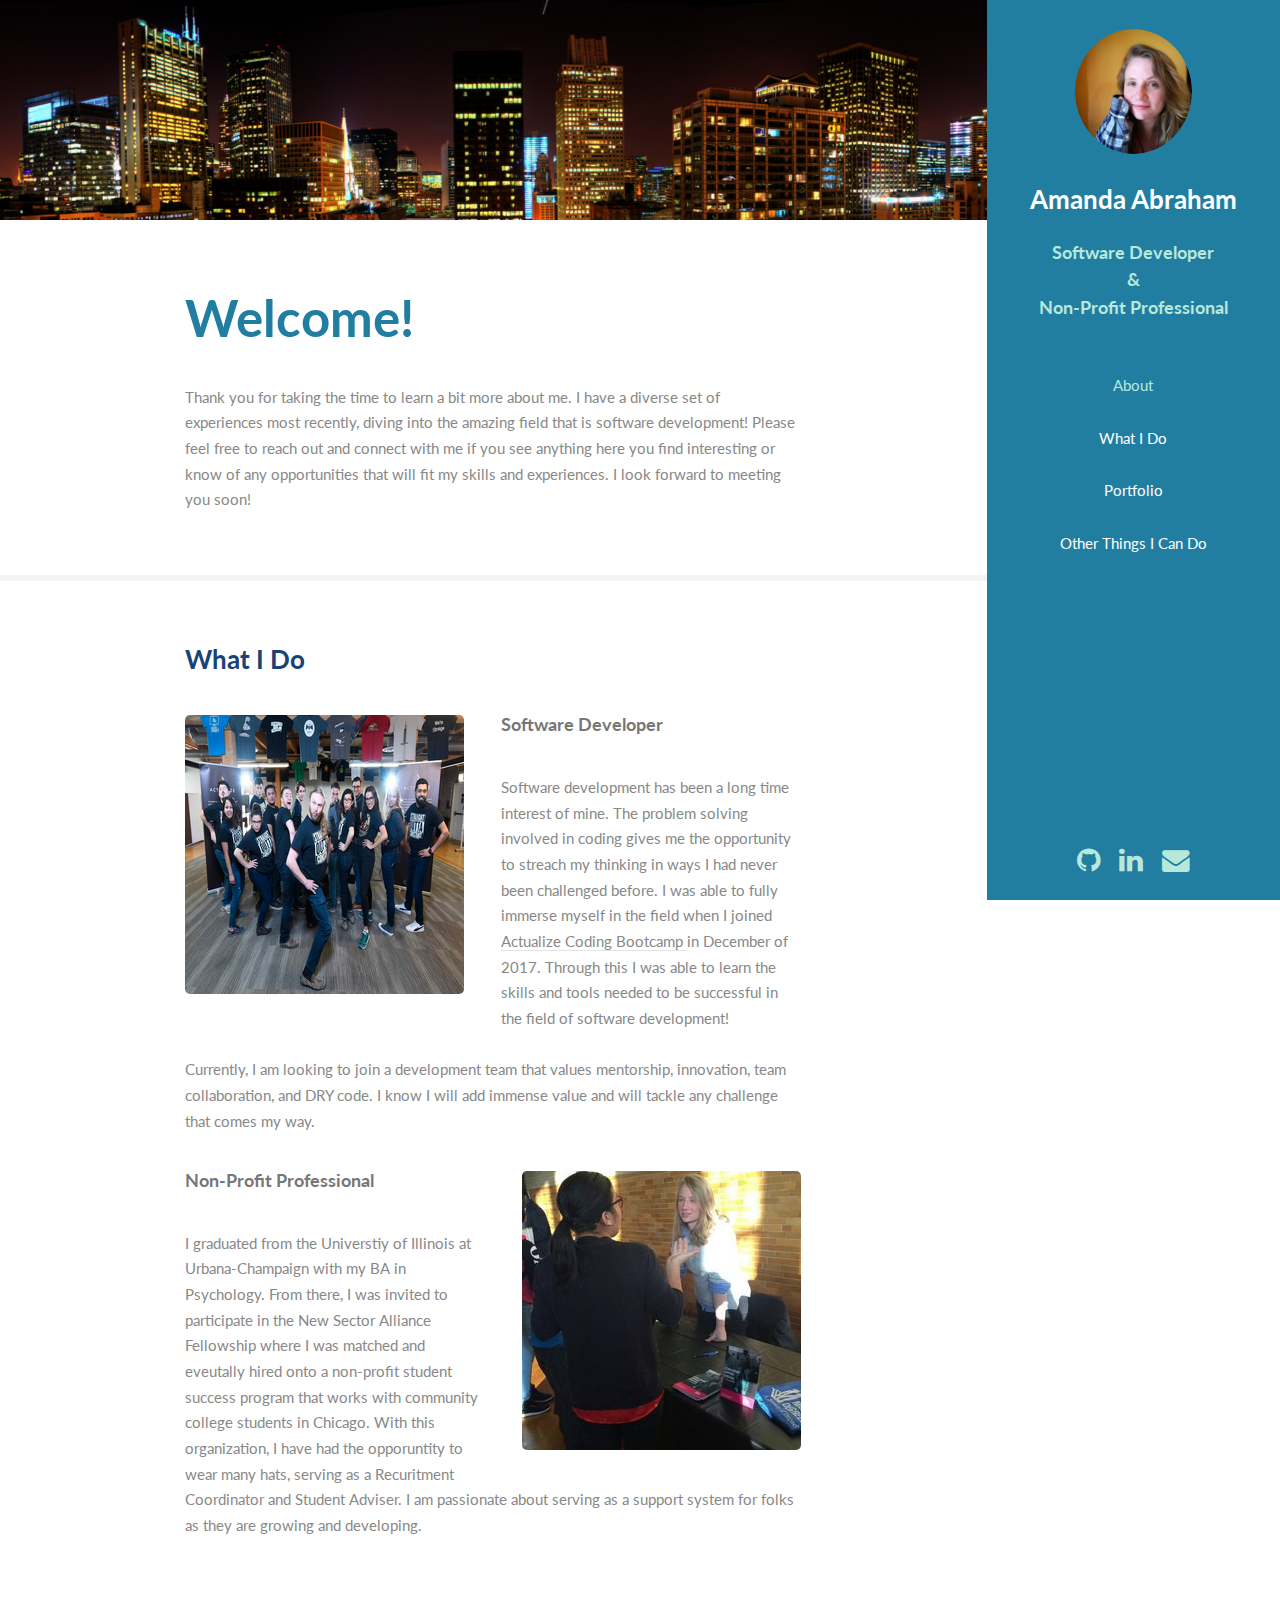
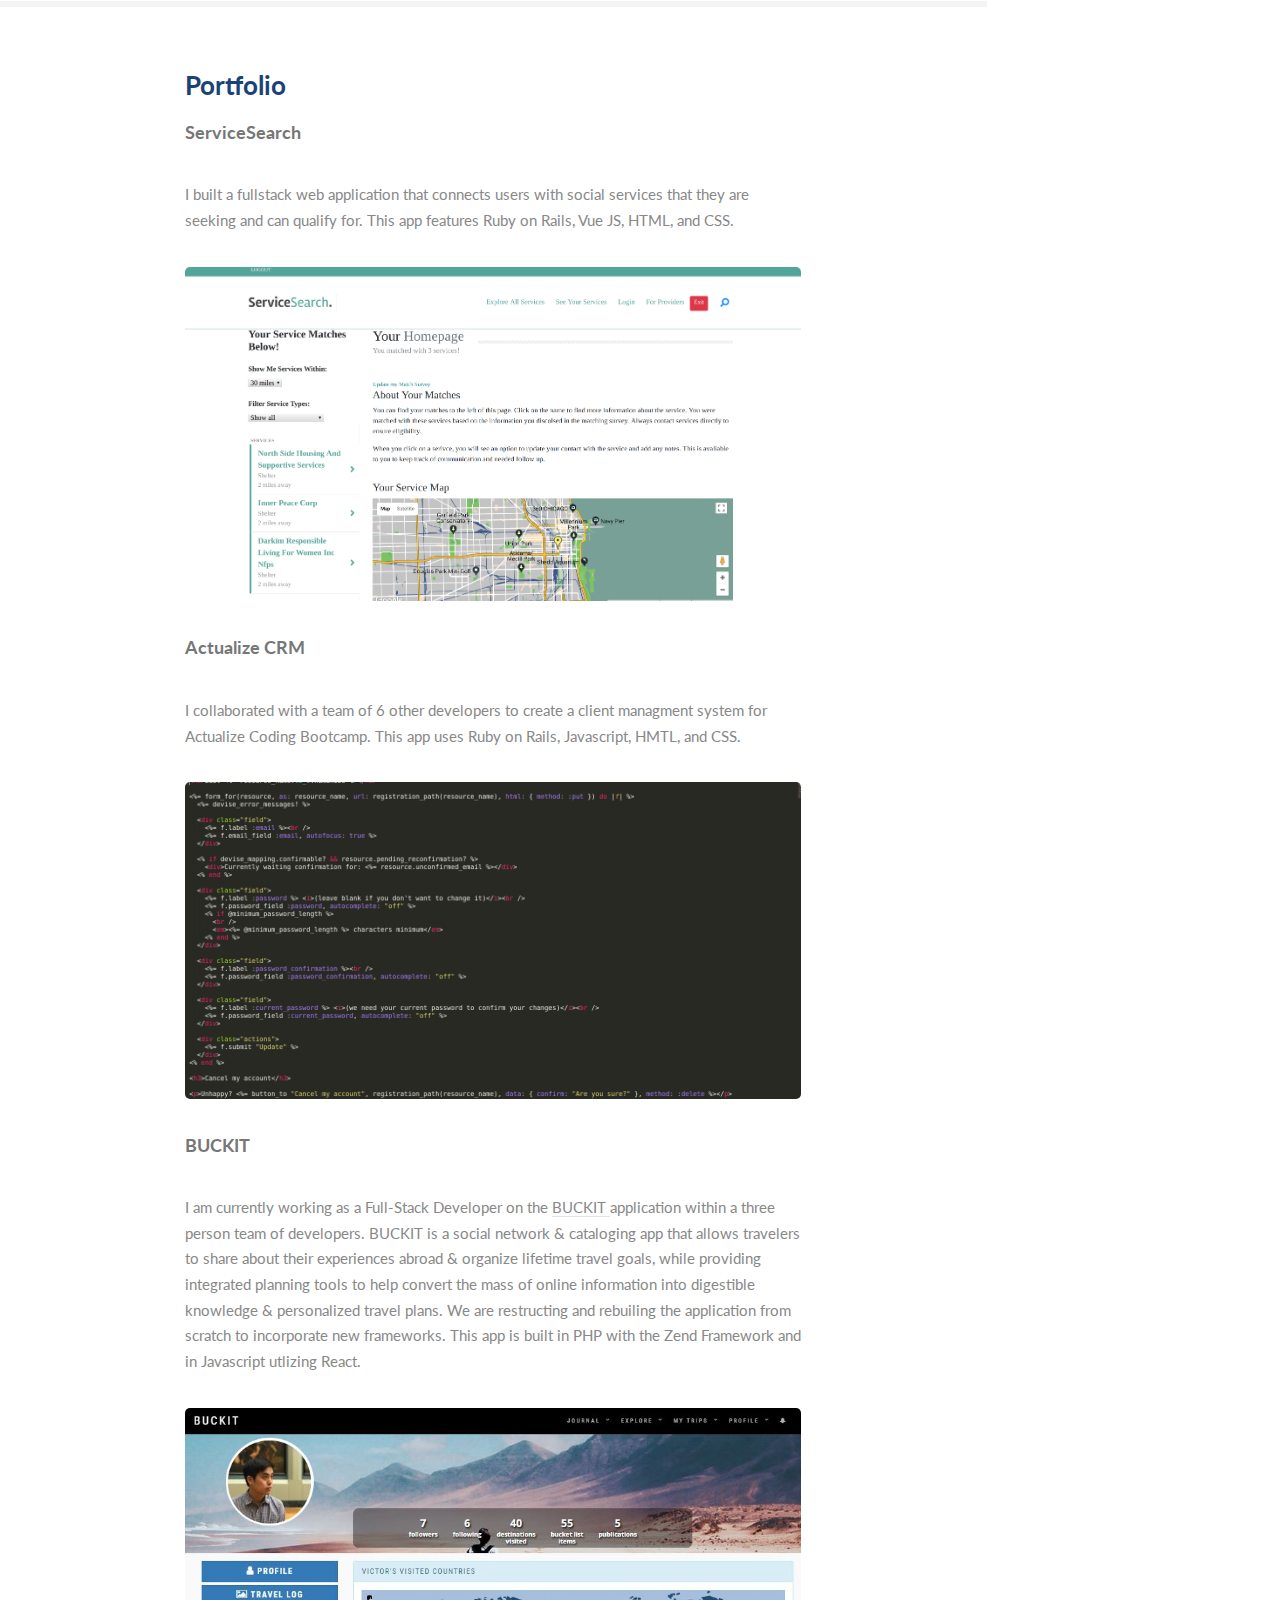
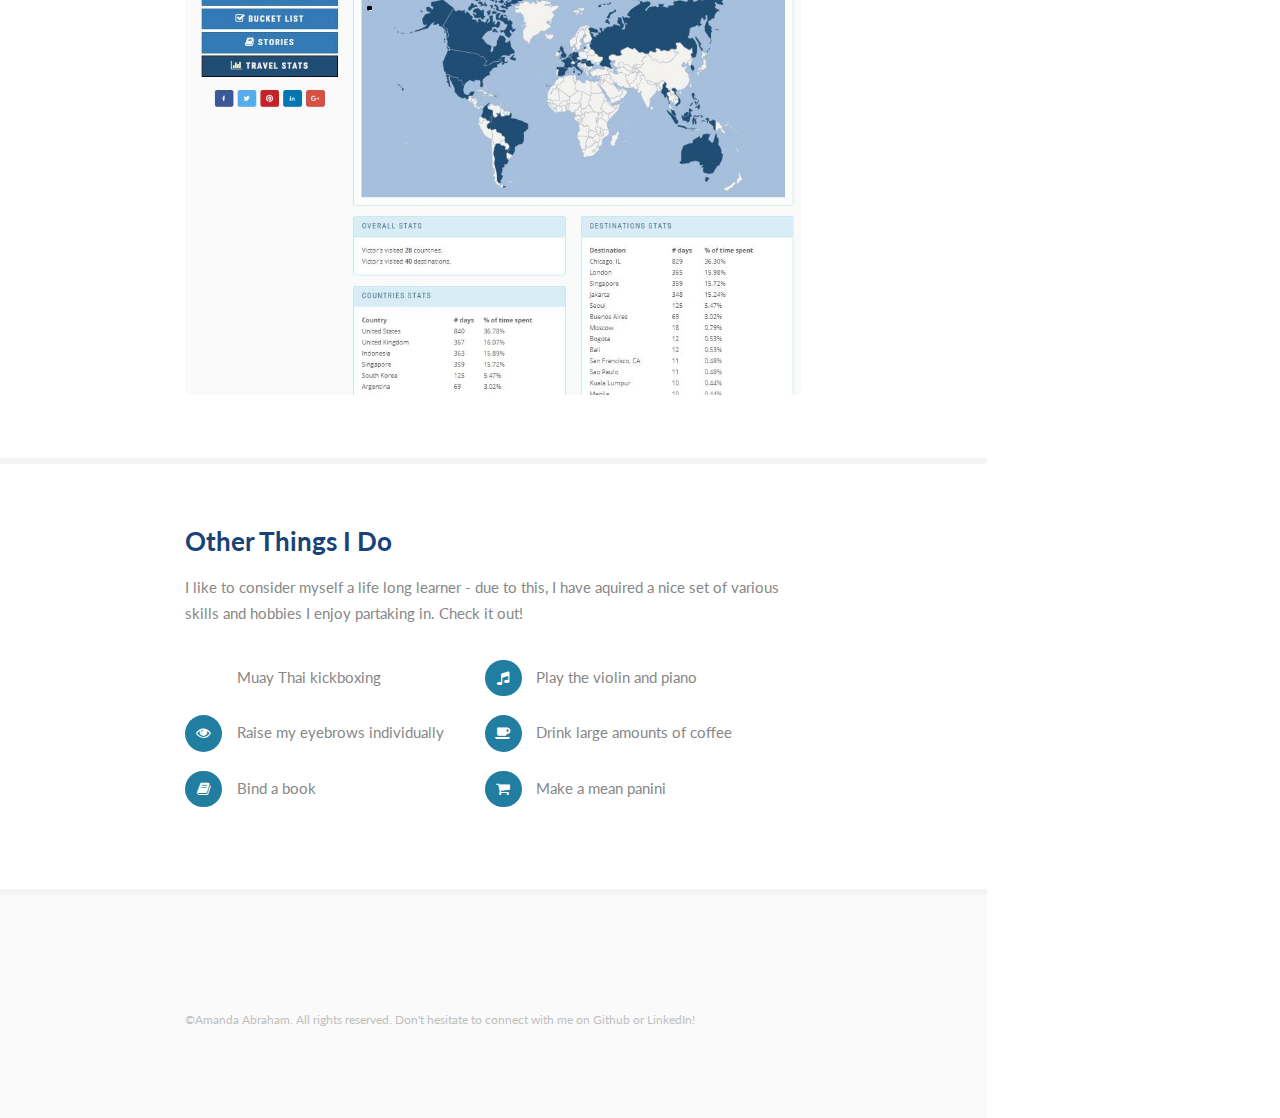
==== commit 99cf08cd: "swapped out transit app for BUCKITin portfolio" ====
--- a/index.html
+++ b/index.html
@@ -36,9 +36,20 @@
 					<ul class="icons">
 						<li><a href="https://github.com/abes1809" class="icon fa-github" style="font-size:22px;color: #b6e9dc"><span class="label">Github</span></a></li>
 						<li><a href="https://www.linkedin.com/in/amanda-abraham/" class="icon fa-linkedin" style="font-size:22px;color: #b6e9dc"><span class="label">LinkedIn</span></a></li>
-						<li><a href="#" class="icon fa-envelope" style="font-size:22px;color: #b6e9dc"><span class="label">Email</span></a></li>
+						<li><a href="#" id="myBtn" class="icon fa-envelope" style="font-size:22px;color: #b6e9dc"><span class="label">Email</span></a></li>
 
 					</ul>
+					<!-- pop up -->
+					<div id="myModal" class="modal">
+
+					  <!-- Modal content -->
+					  <div class="modal-content">
+					    <span class="close">&times;</span>
+					    <h4 style="color:white font-weight:bold">You can send me an email at - amandanicole321@gmail.com</h4>
+					  </div>
+
+					</div>
+
 				</footer>
 			</section>
 
@@ -80,16 +91,16 @@
 								<h4>Actualize CRM</h4>
 								<br><p>I collaborated with a team of 6 other developers to create a client managment system for Actualize Coding Bootcamp. This app uses Ruby on Rails, Javascript, HMTL, and CSS.</p>
 								<span class="image fit"><a href="https://github.com/Actualize-Apprenticeship-Team-Dan/crm_api"><img src="images/crm.png" alt="" /></a></span>
-								<h4>Chi Hack Night: Cravan Transit App</h4>
-								<br><p>I am currently collaborating with a team of developers through <a href="https://chihacknight.org/">Chi Hack Night</a> to work on a transit application that empowers users to create their own transit network issue reporting systems. This app is built in Ruby on Rails.</p>
-								<span class="image fit"><a href="https://github.com/CaravanTransit/Caravan-App"><img src="images/caravan2.png" alt="" /></a></span>
+								<h4>BUCKIT</h4>
+								<br><p>I am currently working as a Full-Stack Developer on the <a href="https://www.buckit.app/"> BUCKIT </a> application within a three person team of developers. BUCKIT is a social network & cataloging app that allows travelers to share about their experiences abroad & organize lifetime travel goals, while providing integrated planning tools to help convert the mass of online information into digestible knowledge & personalized travel plans. We are restructing and rebuiling the application from scratch to incorporate new frameworks. This app is built in PHP with the Zend Framework and in Javascript utlizing React.</p>
+								<span class="image fit"><a href="https://www.buckit.app/"><img src="images/BUCKIT.jpeg" alt="" /></a></span>
 							</section>
 
 
 							<!-- Two -->
 								<section id="four">
 									<div class="container">
-										<h3 style="color:#194277;">Other Things I Can Do</h3>
+										<h3 style="color:#194277;">Other Things I Do</h3>
 										<p>I like to consider myself a life long learner - due to this, I have aquired a nice set of various skills and hobbies I enjoy partaking in. Check it out!</p>
 										<ul class="feature-icons">
 											<li class="fas fa-hand-rock">Muay Thai kickboxing</li>
--- a/assets/css/main.css
+++ b/assets/css/main.css
@@ -13,6 +13,43 @@
 	a:hover{
 		background-color:#999999;
 	}*/
+
+	.modal {
+	    display: none; 
+	    position: fixed; 
+	    z-index: 1; 
+	    left: 0;
+	    top: 0;
+	    width: 100%;
+	    height: 100%;
+	    overflow: auto;
+	    background-color: rgb(0,0,0); 
+	    background-color: rgba(0,0,0,0.4); 
+	}
+
+
+	.modal-content {
+	    background-color: #217ea0;
+	    margin: 15% auto; 
+	    padding: 20px;
+	    border: 1px solid #888;
+	    width: 80%; 
+	}
+
+
+	.close {
+	    color: #aaa;
+	    float: right;
+	    font-size: 28px;
+	    font-weight: bold;
+	}
+
+	.close:hover,
+	.close:focus {
+	    color: black;
+	    text-decoration: none;
+	    cursor: pointer;
+	}
 
 	html, body, div, span, applet, object, iframe, h1, h2, h3, h4, h5, h6, p, blockquote, pre, a, abbr, acronym, address, big, cite, code, del, dfn, em, img, ins, kbd, q, s, samp, small, strike, strong, sub, sup, tt, var, b, u, i, center, dl, dt, dd, ol, ul, li, fieldset, form, label, legend, table, caption, tbody, tfoot, thead, tr, th, td, article, aside, canvas, details, embed, figure, figcaption, footer, header, hgroup, menu, nav, output, ruby, section, summary, time, mark, audio, video {
 		margin: 0;
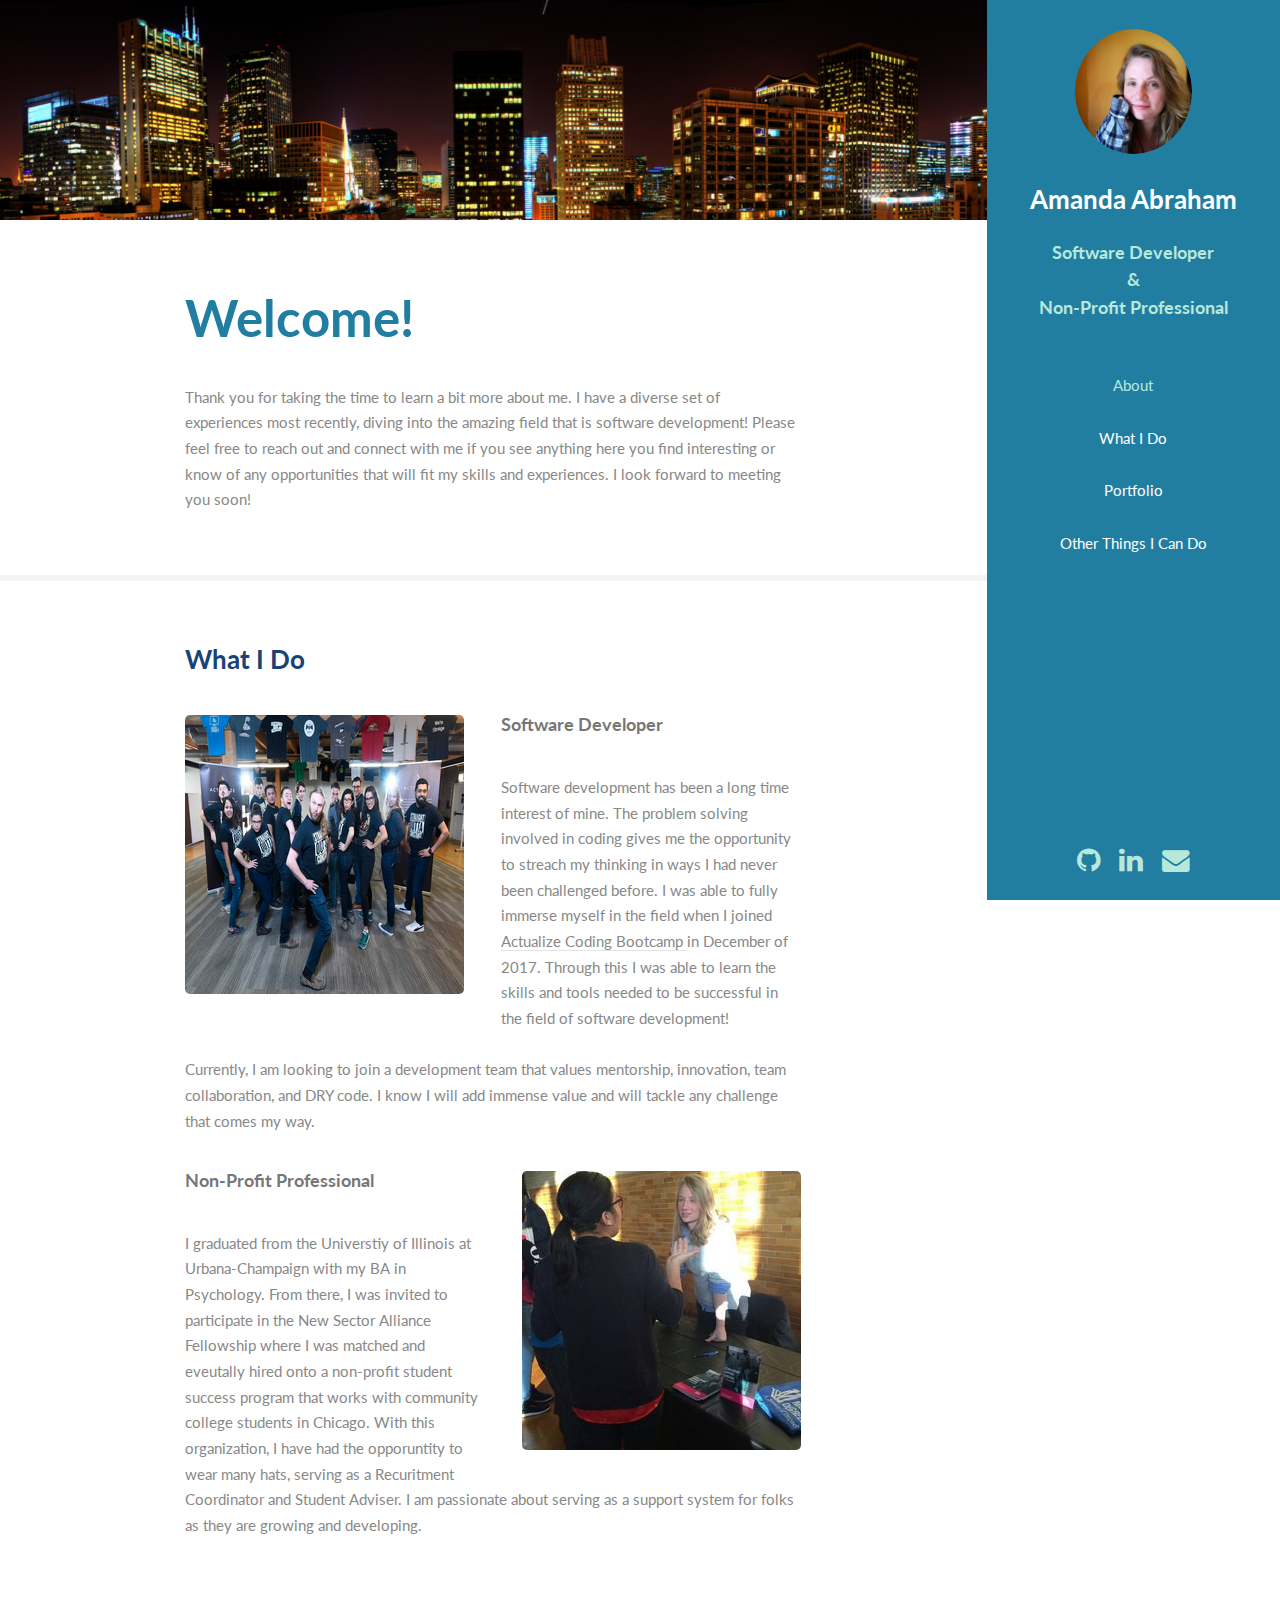
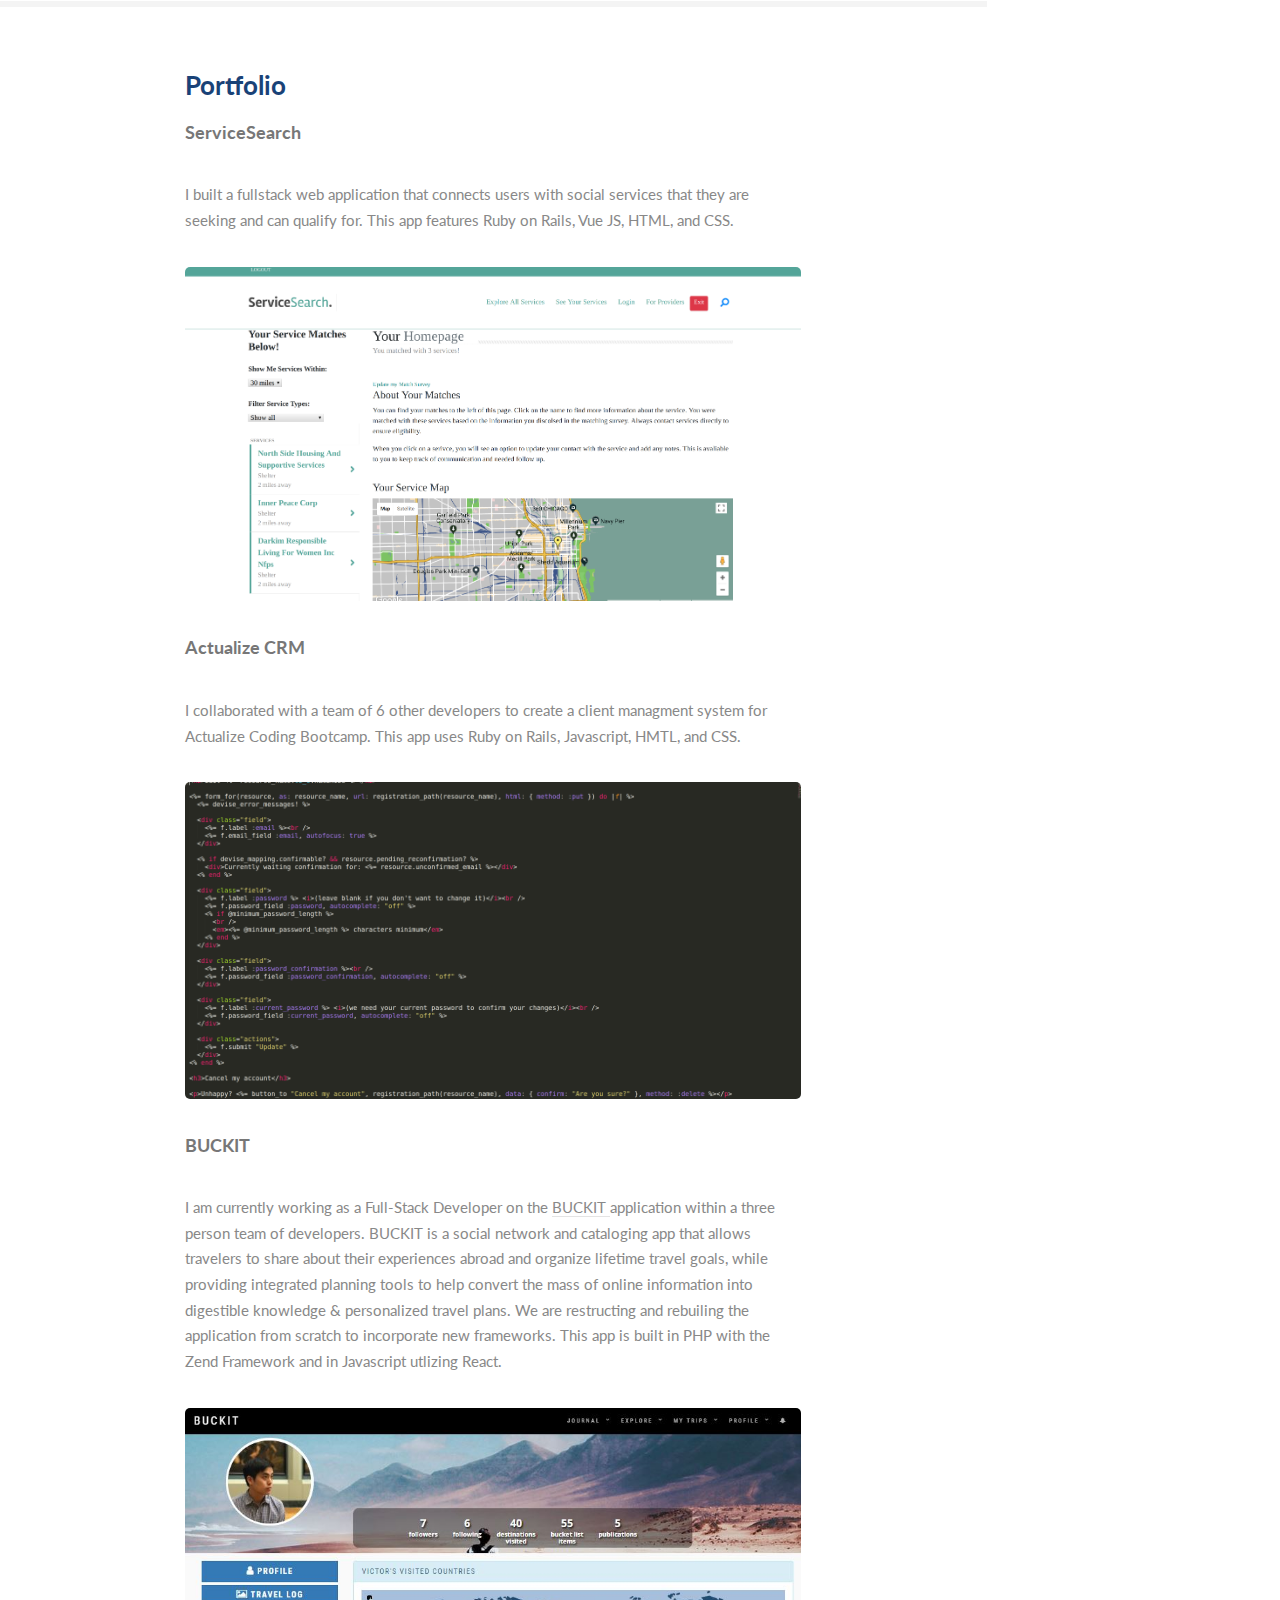
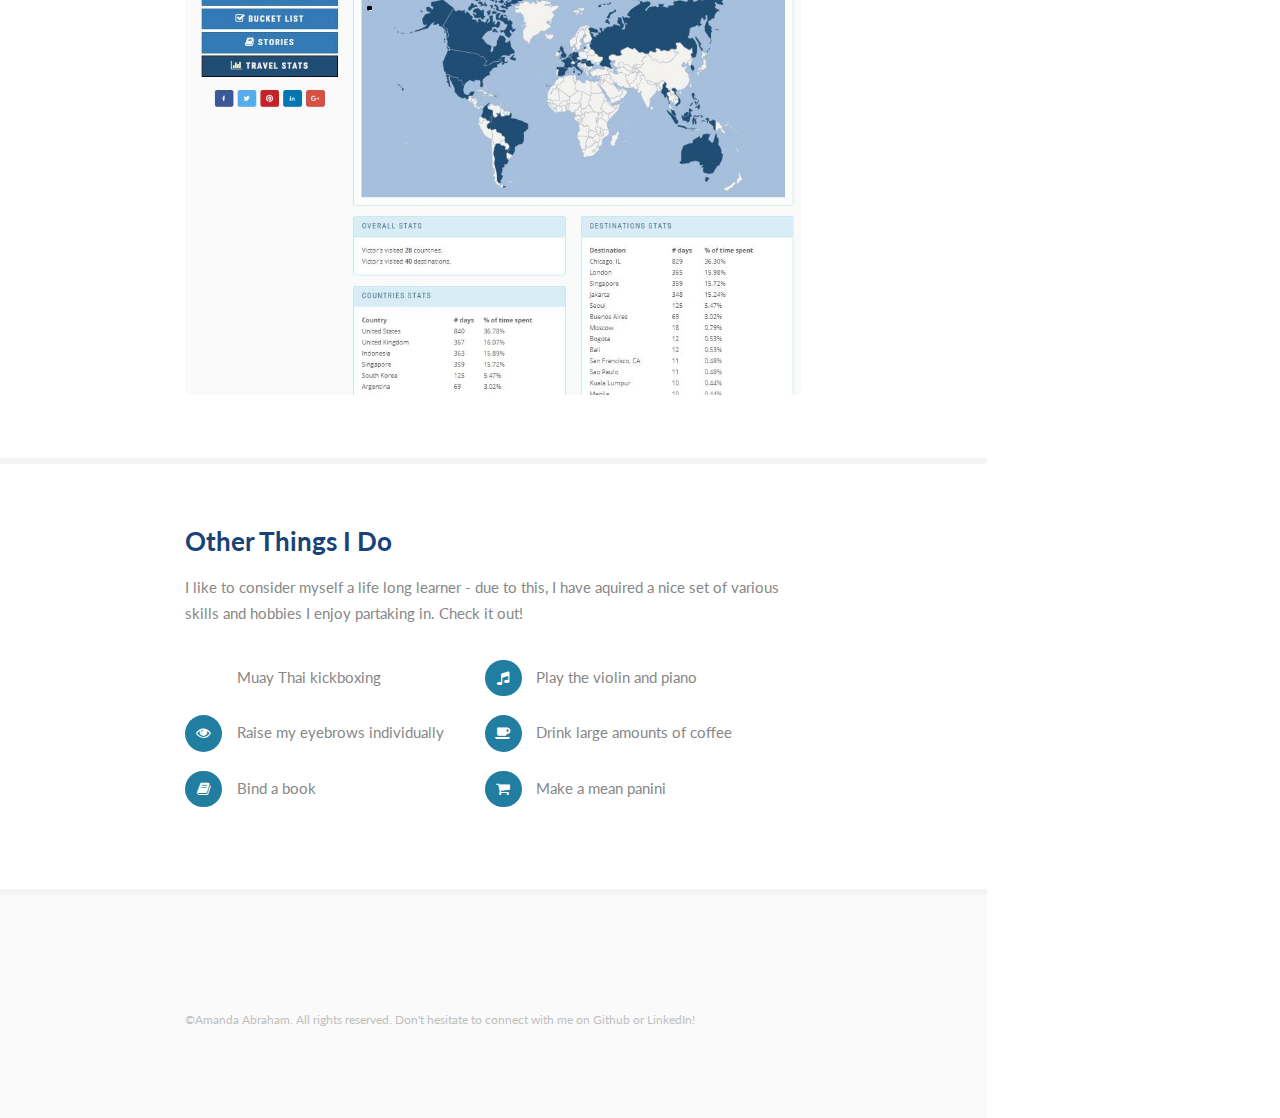
==== commit 02c860d0: "switch &'s" ====
--- a/index.html
+++ b/index.html
@@ -92,7 +92,7 @@
 								<br><p>I collaborated with a team of 6 other developers to create a client managment system for Actualize Coding Bootcamp. This app uses Ruby on Rails, Javascript, HMTL, and CSS.</p>
 								<span class="image fit"><a href="https://github.com/Actualize-Apprenticeship-Team-Dan/crm_api"><img src="images/crm.png" alt="" /></a></span>
 								<h4>BUCKIT</h4>
-								<br><p>I am currently working as a Full-Stack Developer on the <a href="https://www.buckit.app/"> BUCKIT </a> application within a three person team of developers. BUCKIT is a social network & cataloging app that allows travelers to share about their experiences abroad & organize lifetime travel goals, while providing integrated planning tools to help convert the mass of online information into digestible knowledge & personalized travel plans. We are restructing and rebuiling the application from scratch to incorporate new frameworks. This app is built in PHP with the Zend Framework and in Javascript utlizing React.</p>
+								<br><p>I am currently working as a Full-Stack Developer on the <a href="https://www.buckit.app/"> BUCKIT </a> application within a three person team of developers. BUCKIT is a social network and cataloging app that allows travelers to share about their experiences abroad and organize lifetime travel goals, while providing integrated planning tools to help convert the mass of online information into digestible knowledge & personalized travel plans. We are restructing and rebuiling the application from scratch to incorporate new frameworks. This app is built in PHP with the Zend Framework and in Javascript utlizing React.</p>
 								<span class="image fit"><a href="https://www.buckit.app/"><img src="images/BUCKIT.jpeg" alt="" /></a></span>
 							</section>
 
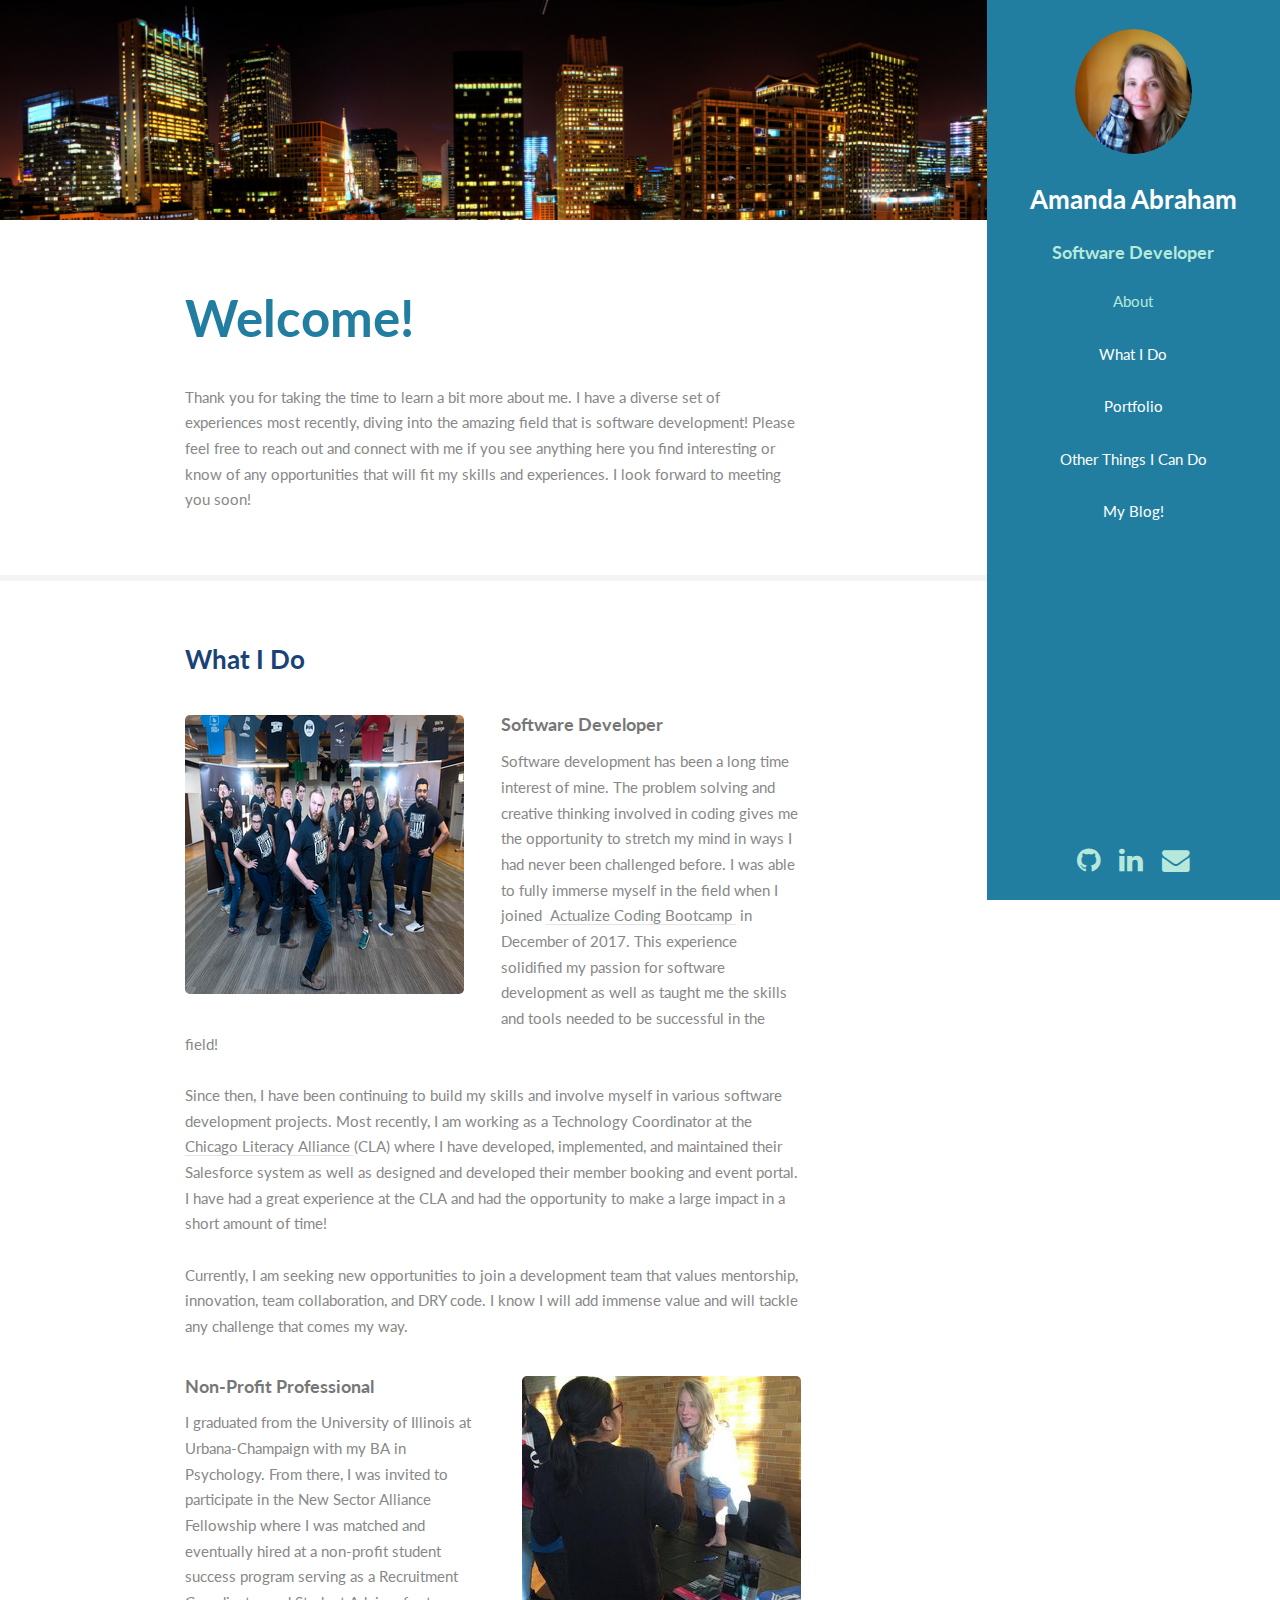
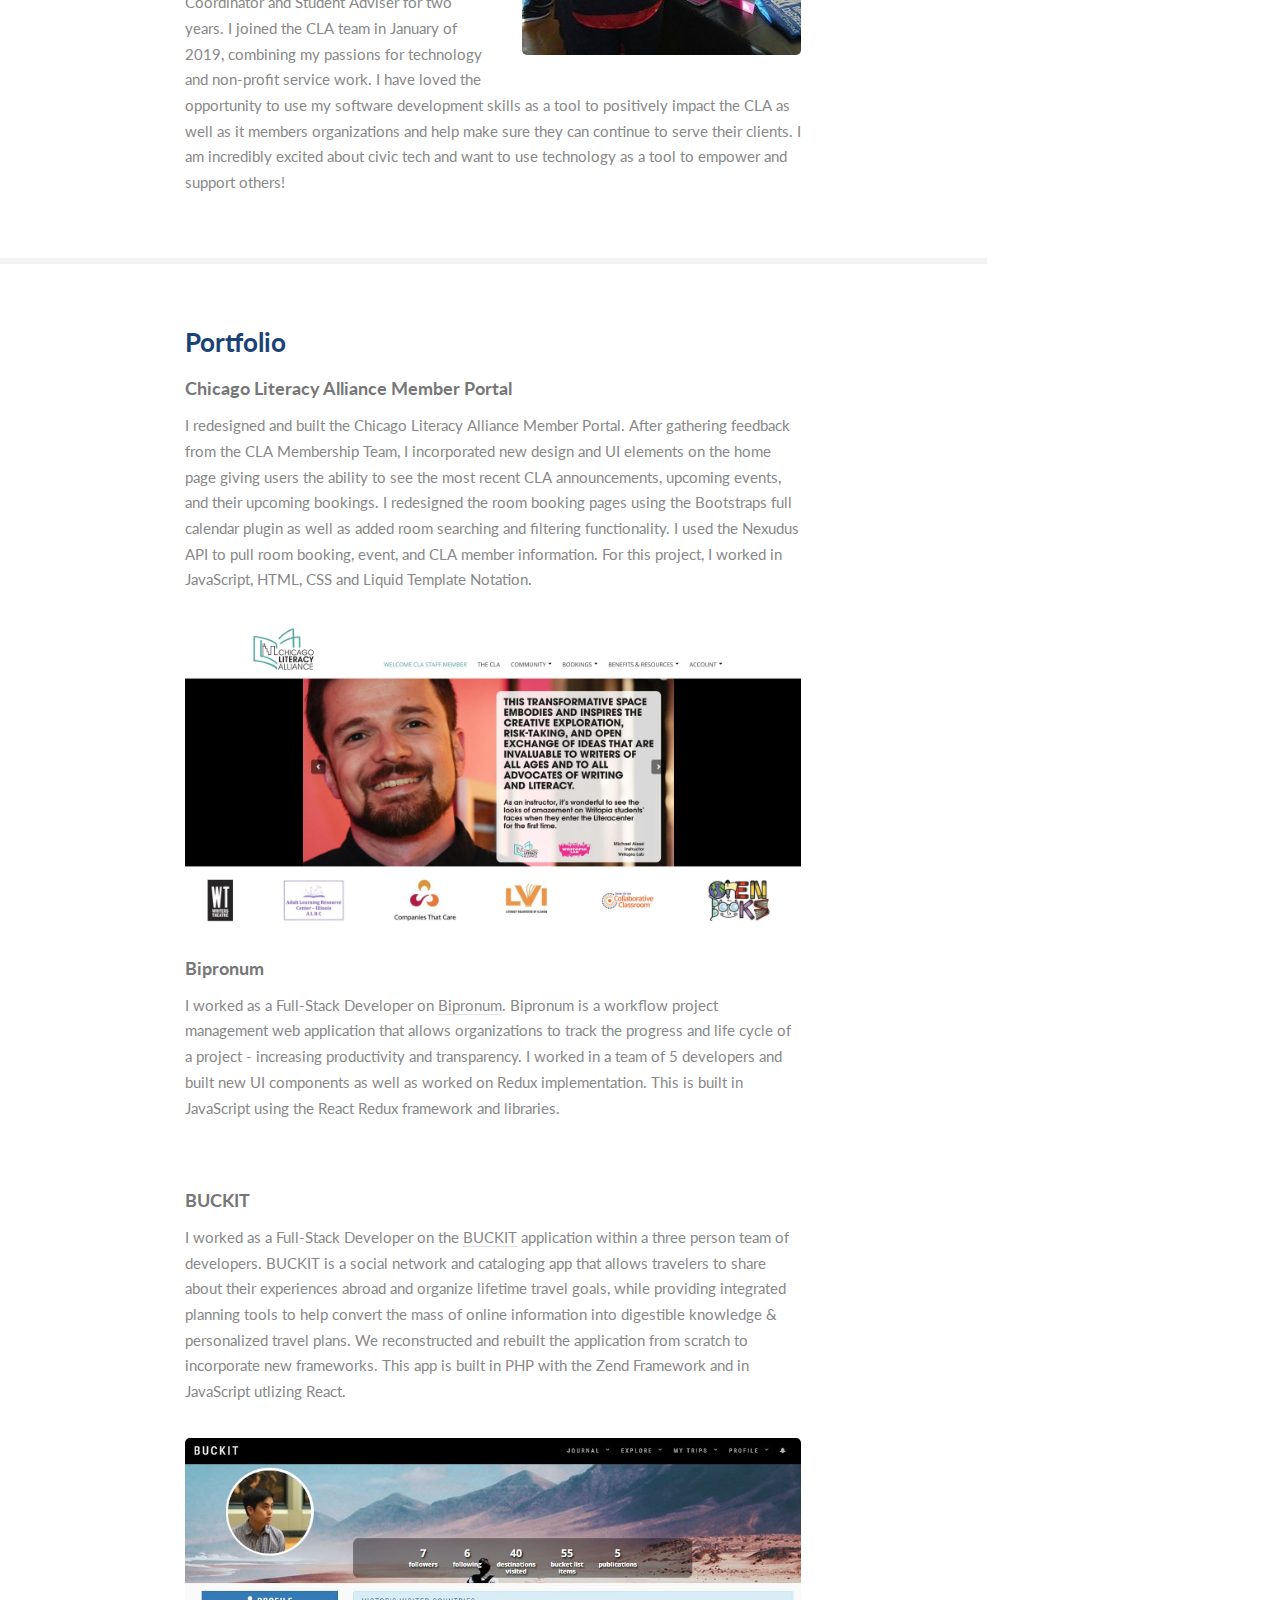
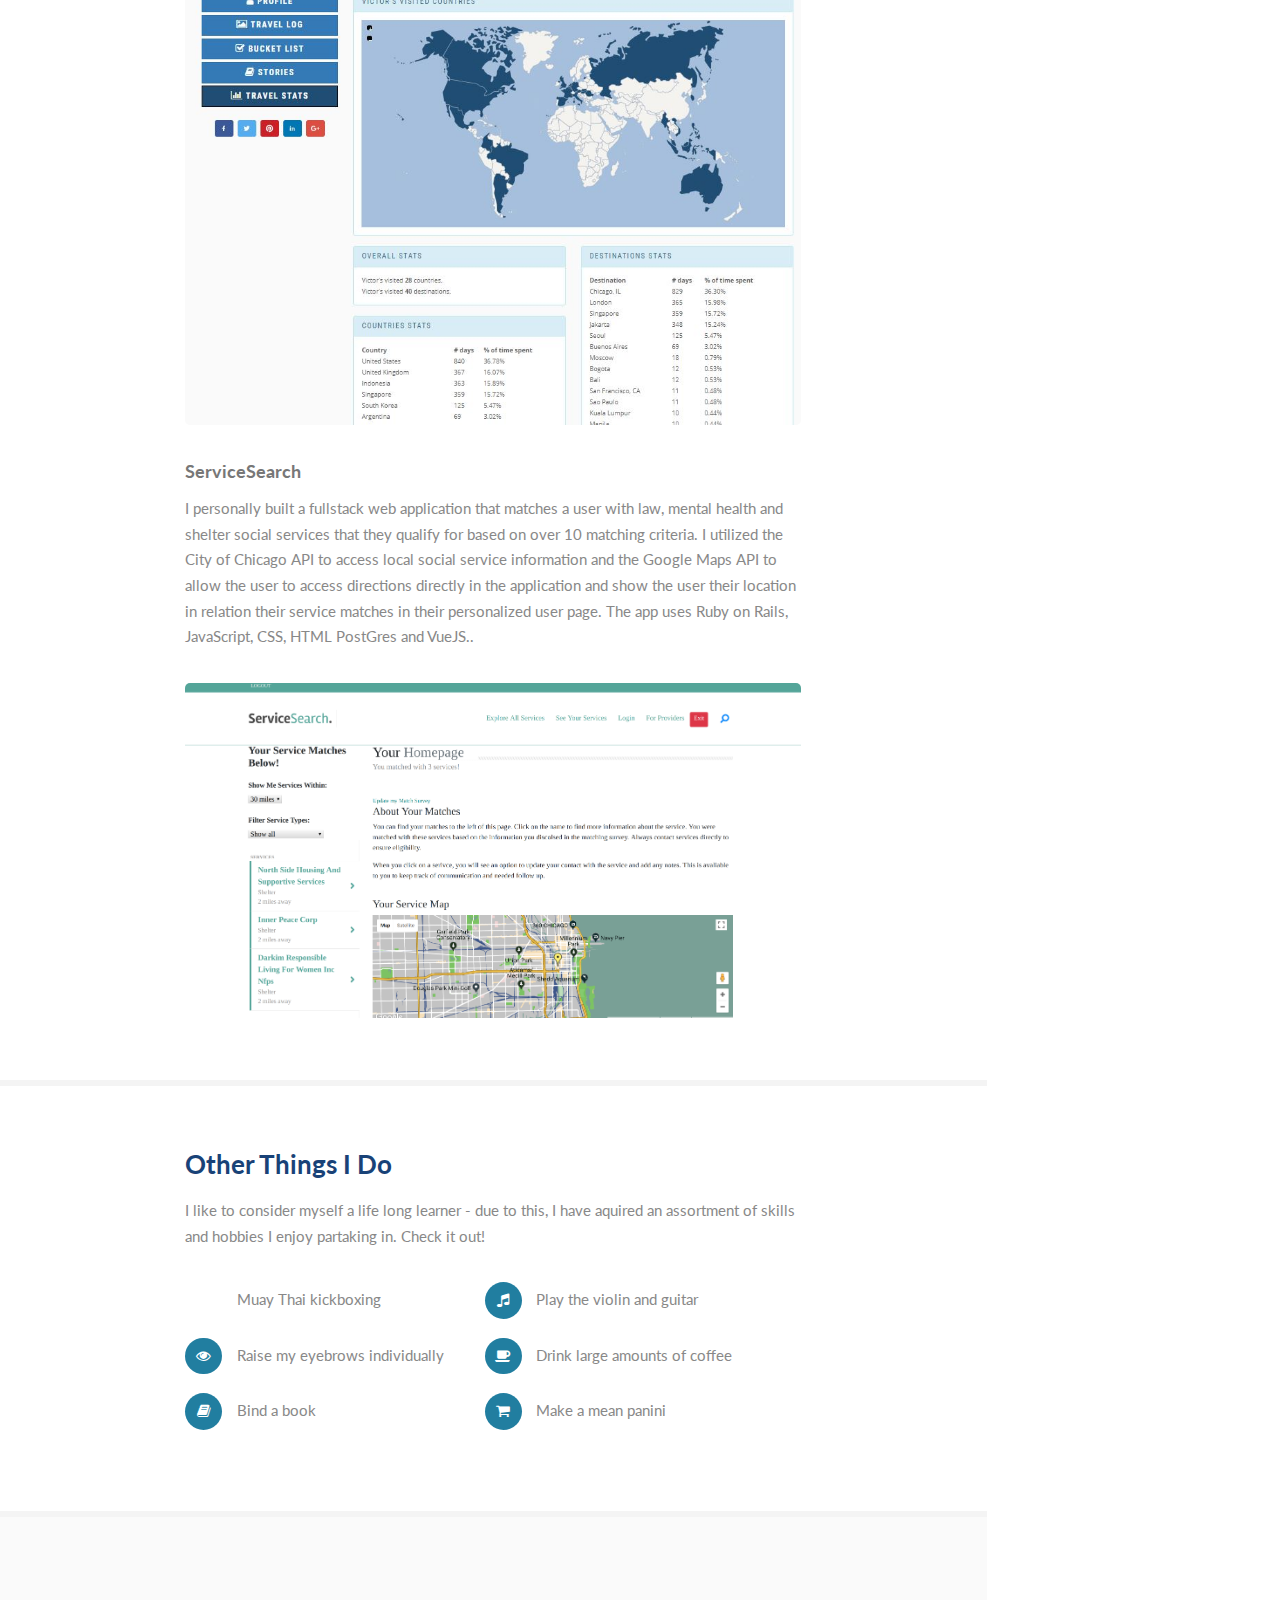
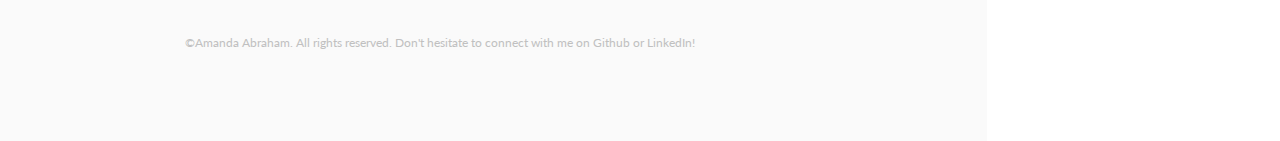
==== commit af0a20bf: "added blog page" ====
--- a/index.html
+++ b/index.html
@@ -1,12 +1,8 @@
 <!DOCTYPE HTML>
-<!--
-	Read Only by HTML5 UP
-	html5up.net | @ajlkn
-	Free for personal and commercial use under the CCA 3.0 license (html5up.net/license)
--->
+
 <html>
 	<head>
-		<title>Amanda's Website</title>
+		<title>Amanda Abraham</title>
 		<meta charset="utf-8" />
 		<meta name="viewport" content="width=device-width, initial-scale=1" />
 		<!--[if lte IE 8]><script src="assets/js/ie/html5shiv.js"></script><![endif]-->
@@ -18,10 +14,10 @@
 
 		<!-- Header -->
 			<section id="header">
-				<header>
+				<header style="padding-bottom: 0px">
 					<span class="image avatar"><img src="images/headshot.jpg" alt="" /></span>
 					<h1 id="logo">Amanda Abraham</h1> <br>
-					<h4 style="color:#b6e9dc;">Software Developer <br> &#38; <br> Non-Profit Professional</h4>
+					<h4 style="color:#b6e9dc;">Software Developer</h4>
 				</header>
 				<nav id="nav">
 					<ul>
@@ -29,6 +25,7 @@
 						<li><a href="#two">What I Do</a></li>
 						<li><a href="#three">Portfolio</a></li>
 						<li><a href="#four">Other Things I Can Do</a></li>
+						<li><a href="blog.html">My Blog!</a></li>
 						<!-- <li><a href="#four">Other Things I Can Do</a></li> -->
 					</ul>
 				</nav>
@@ -76,8 +73,13 @@
 								<div class="container">
 									<h3 style="color:#194277;">What I Do</h3>
 									<div class="features">
-										<p><span class="image left"><img src="images/actualize.png" alt="" /></span><h4>Software Developer</h4><br>Software development has been a long time interest of mine. The problem solving involved in coding gives me the opportunity to streach my thinking in ways I had never been challenged before. I was able to fully immerse myself in the field when I joined <a href="http://anyonecanlearntocode.com/chicago-coding-bootcamp"> Actualize Coding Bootcamp </a>in December of 2017. Through this I was able to learn the skills and tools needed to be successful in the field of software development!<br><br>Currently, I am looking to join a development team that values mentorship, innovation, team collaboration, and DRY code. I know I will add immense value and will tackle any challenge that comes my way. </p>
-										<p><span class="image right"><img src="images/OMD.jpg" alt="" /></span><h4>Non-Profit Professional</h4><br>I graduated from the Universtiy of Illinois at Urbana-Champaign with my BA in Psychology. From there, I was invited to participate in the New Sector Alliance Fellowship where I was matched and eveutally hired onto a non-profit student success program that works with community college students in Chicago. With this organization, I have had the opporuntity to wear many hats, serving as a Recuritment Coordinator and Student Adviser. I am passionate about serving as a support system for folks as they are growing and developing.</p>
+										<p><span class="image left"><img src="images/actualize.png" alt="" /></span><h4>Software Developer</h4>Software development has been a long time interest of mine. The problem solving and creative thinking involved in coding gives me the opportunity to stretch my mind in ways I had never been challenged before. I was able to fully immerse myself in the field when I joined <a href="http://anyonecanlearntocode.com/chicago-coding-bootcamp" target="_blank"> Actualize Coding Bootcamp </a> in December of 2017. This experience solidified my passion for software development as well as taught me the skills and tools needed to be successful in the field! <br><br>
+
+										Since then, I have been continuing to build my skills and involve myself in various software development projects. Most recently, I am working as a Technology Coordinator at the <a href="http://chicagoliteracyalliance.org" target="_blank">Chicago Literacy Alliance </a> (CLA) where I have developed, implemented, and maintained their Salesforce system as well as designed and developed their member booking and event portal. I have had a great experience at the CLA and had the opportunity to make a large impact in a short amount of time! <br><br>
+
+										Currently, I am seeking new opportunities to join a development team that values mentorship, innovation, team collaboration, and DRY code. I know I will add immense value and will tackle any challenge that comes my way. </p>
+										<p><span class="image right"><img src="images/OMD.jpg" alt="" /></span><h4>Non-Profit Professional</h4>I graduated from the University of Illinois at Urbana-Champaign with my BA in Psychology. From there, I was invited to participate in the New Sector Alliance Fellowship where I was matched and eventually hired at a non-profit student success program serving as a Recruitment Coordinator and Student Adviser for two years. I joined the CLA team in January of 2019, combining my passions for technology and non-profit service work. I have loved the opportunity to use my software development skills as a tool to positively impact the CLA as well as it members organizations and help make sure they can continue to serve their clients. I am incredibly excited about civic tech and want to use technology as a tool to empower and support others!
+										</p>
 									</div>
 								</div>
 							</section>
@@ -85,15 +87,25 @@
 							<section id="three"> 
 								<div class="container">
 								<h3 style="color:#194277;">Portfolio</h3>
+								<h4>Chicago Literacy Alliance Member Portal</h4>
+								<p>I redesigned and built the Chicago Literacy Alliance Member Portal. After gathering feedback from the CLA Membership Team, I incorporated new design and UI elements on the home page giving users the ability to see the most recent CLA announcements, upcoming events, and their upcoming bookings. I redesigned the room booking pages using the Bootstraps full calendar plugin as well as added room searching and filtering functionality. I used the Nexudus API to pull room booking, event, and CLA member information. For this project, I worked in JavaScript, HTML, CSS and Liquid Template Notation.</p>
+								<span class="image fit"><img src="images/CLA-Portal.jpg" alt="" /></span>
+
+								<h4>Bipronum</h4>
+								<p>I worked as a Full-Stack Developer on <a href="https://bipronum.com/" target="_blank">Bipronum</a>. Bipronum is a workflow project management web application that allows organizations to track the progress and life cycle of a project - increasing productivity and transparency. I worked in a team of 5 developers and built new UI components as well as worked on Redux implementation. This is built in JavaScript using the React Redux framework and libraries.</p>
+								<span class="image fit"><a href="https://bipronum.com/" target="_blank"><img src="images/bipronum.png" alt="" /></a></span>
+
+								<!-- <h4>Actualize CRM</h4>
+								<br><p>I collaborated with a team of 6 other developers to create a client managment system for Actualize Coding Bootcamp. This app uses Ruby on Rails, Javascript, HMTL, and CSS.</p> -->
+								<!-- <span class="image fit"><a href="https://github.com/Actualize-Apprenticeship-Team-Dan/crm_api"><img src="images/crm.png" alt="" /></a></span> -->
+
+								<h4>BUCKIT</h4>
+								<p>I worked as a Full-Stack Developer on the <a href="https://www.buckit.app/" target="_blank">BUCKIT</a> application within a three person team of developers. BUCKIT is a social network and cataloging app that allows travelers to share about their experiences abroad and organize lifetime travel goals, while providing integrated planning tools to help convert the mass of online information into digestible knowledge & personalized travel plans. We reconstructed and rebuilt the application from scratch to incorporate new frameworks. This app is built in PHP with the Zend Framework and in JavaScript utlizing React.</p>
+								<span class="image fit"><a href="https://www.buckit.app/" target="_blank"><img src="images/BUCKIT.jpeg" alt="" /></a></span>
+
 								<h4>ServiceSearch</h4>
-								<br><p>I built a fullstack web application that connects users with social services that they are seeking and can qualify for. This app features Ruby on Rails, Vue JS, HTML, and CSS.</p>
-								<span class="image fit"><a href="https://github.com/abes1809/service_app"><img src="images/ServiceSearch.png" alt="" /></a></span>
-								<h4>Actualize CRM</h4>
-								<br><p>I collaborated with a team of 6 other developers to create a client managment system for Actualize Coding Bootcamp. This app uses Ruby on Rails, Javascript, HMTL, and CSS.</p>
-								<span class="image fit"><a href="https://github.com/Actualize-Apprenticeship-Team-Dan/crm_api"><img src="images/crm.png" alt="" /></a></span>
-								<h4>BUCKIT</h4>
-								<br><p>I am currently working as a Full-Stack Developer on the <a href="https://www.buckit.app/"> BUCKIT </a> application within a three person team of developers. BUCKIT is a social network and cataloging app that allows travelers to share about their experiences abroad and organize lifetime travel goals, while providing integrated planning tools to help convert the mass of online information into digestible knowledge & personalized travel plans. We are restructing and rebuiling the application from scratch to incorporate new frameworks. This app is built in PHP with the Zend Framework and in Javascript utlizing React.</p>
-								<span class="image fit"><a href="https://www.buckit.app/"><img src="images/BUCKIT.jpeg" alt="" /></a></span>
+								<p>I personally built a fullstack web application that matches a user with law, mental health and shelter social services that they qualify for based on over 10 matching criteria. I utilized the City of Chicago API to access local social service information and the Google Maps API to allow the user to access directions directly in the application and show the user their location in relation their service matches in their personalized user page. The app uses Ruby on Rails, JavaScript, CSS, HTML PostGres and VueJS..</p>
+								<span class="image fit"><a href="https://github.com/abes1809/service_app" target="_blank"><img src="images/ServiceSearch.png" alt="" /></a></span>
 							</section>
 
 
@@ -101,10 +113,10 @@
 								<section id="four">
 									<div class="container">
 										<h3 style="color:#194277;">Other Things I Do</h3>
-										<p>I like to consider myself a life long learner - due to this, I have aquired a nice set of various skills and hobbies I enjoy partaking in. Check it out!</p>
+										<p>I like to consider myself a life long learner - due to this, I have aquired an assortment of skills and hobbies I enjoy partaking in. Check it out!</p>
 										<ul class="feature-icons">
 											<li class="fas fa-hand-rock">Muay Thai kickboxing</li>
-											<li class="fas fa-music">Play the violin and piano</li>
+											<li class="fas fa-music">Play the violin and guitar</li>
 											<li class="fas fa-eye">Raise my eyebrows individually</li>
 											<li class="fas fa-coffee">Drink large amounts of coffee</li>
 											<li class="fas fa-book">Bind a book</li>
--- a/assets/css/main.css
+++ b/assets/css/main.css
@@ -2071,6 +2071,9 @@
 				display: block;
 				width: 100%;
 			}
+		.image-center {
+			text-align: center;
+		}
 
 /* List */
 
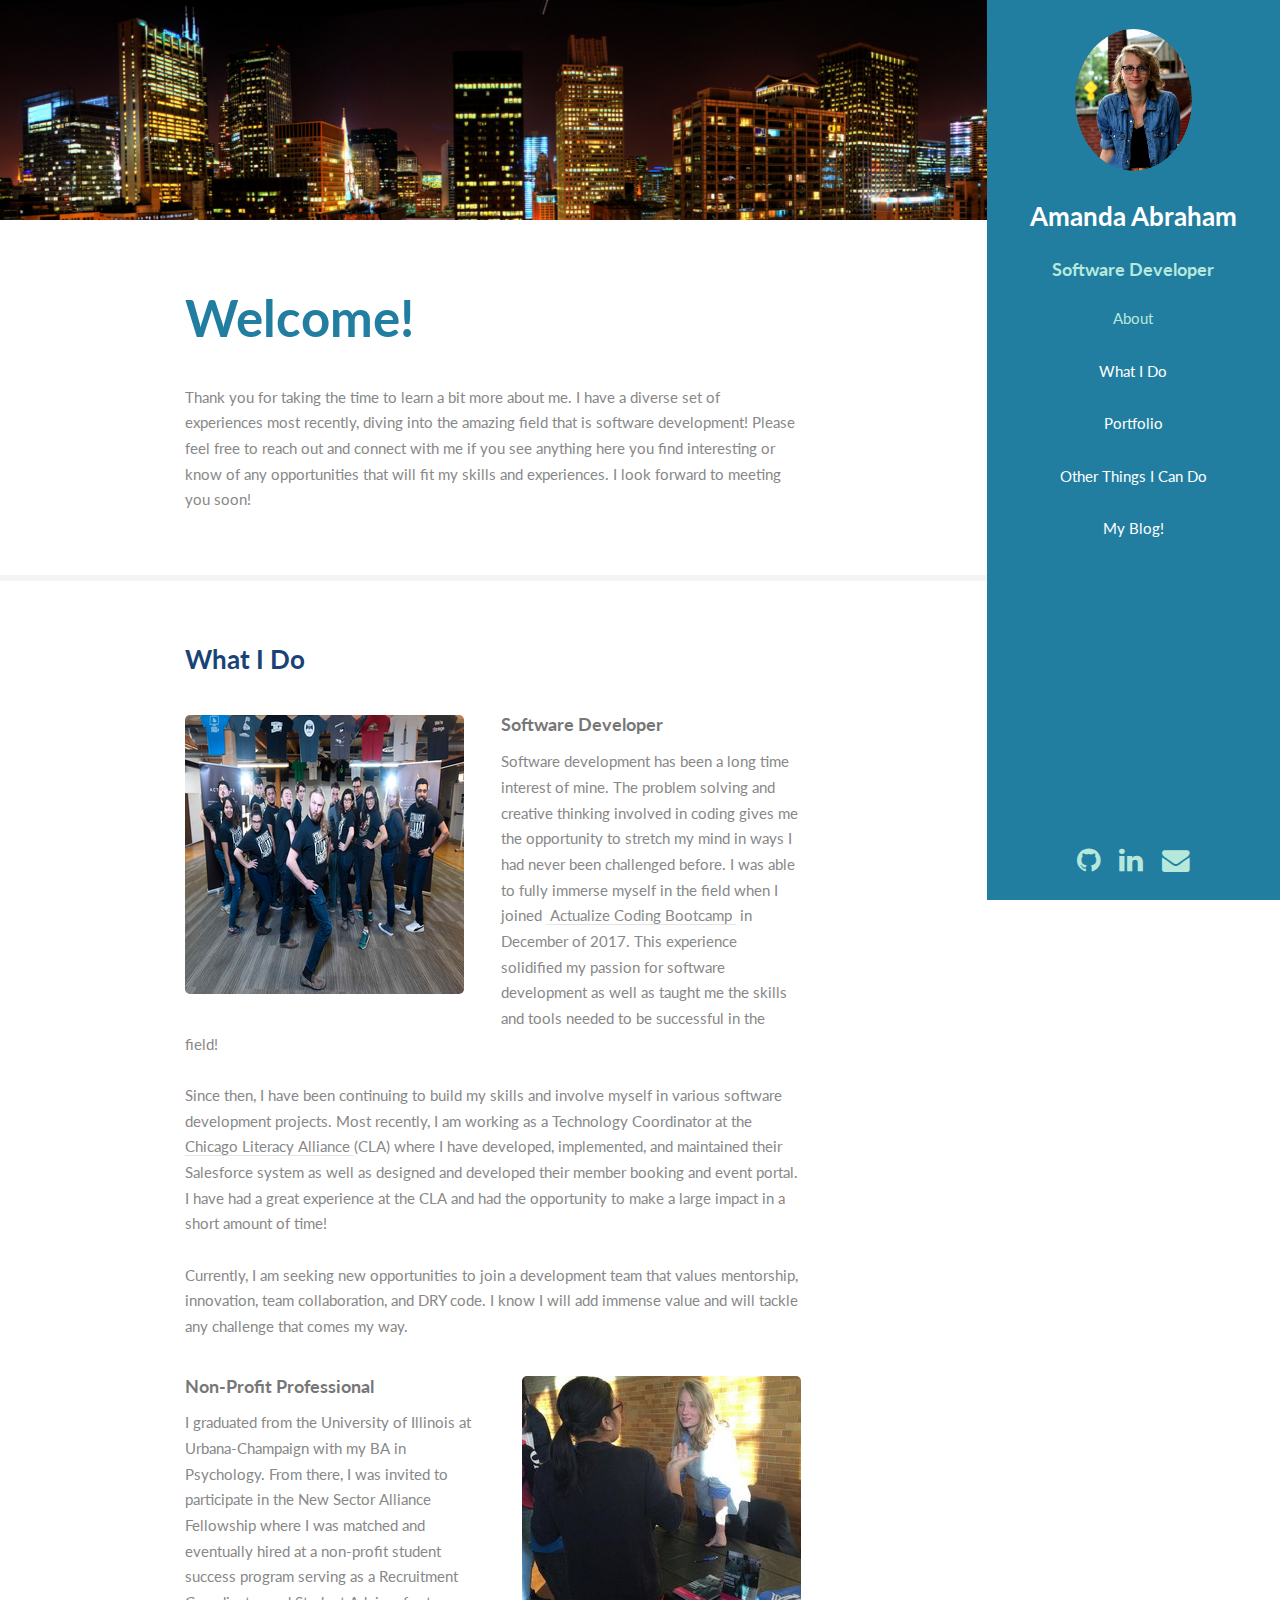
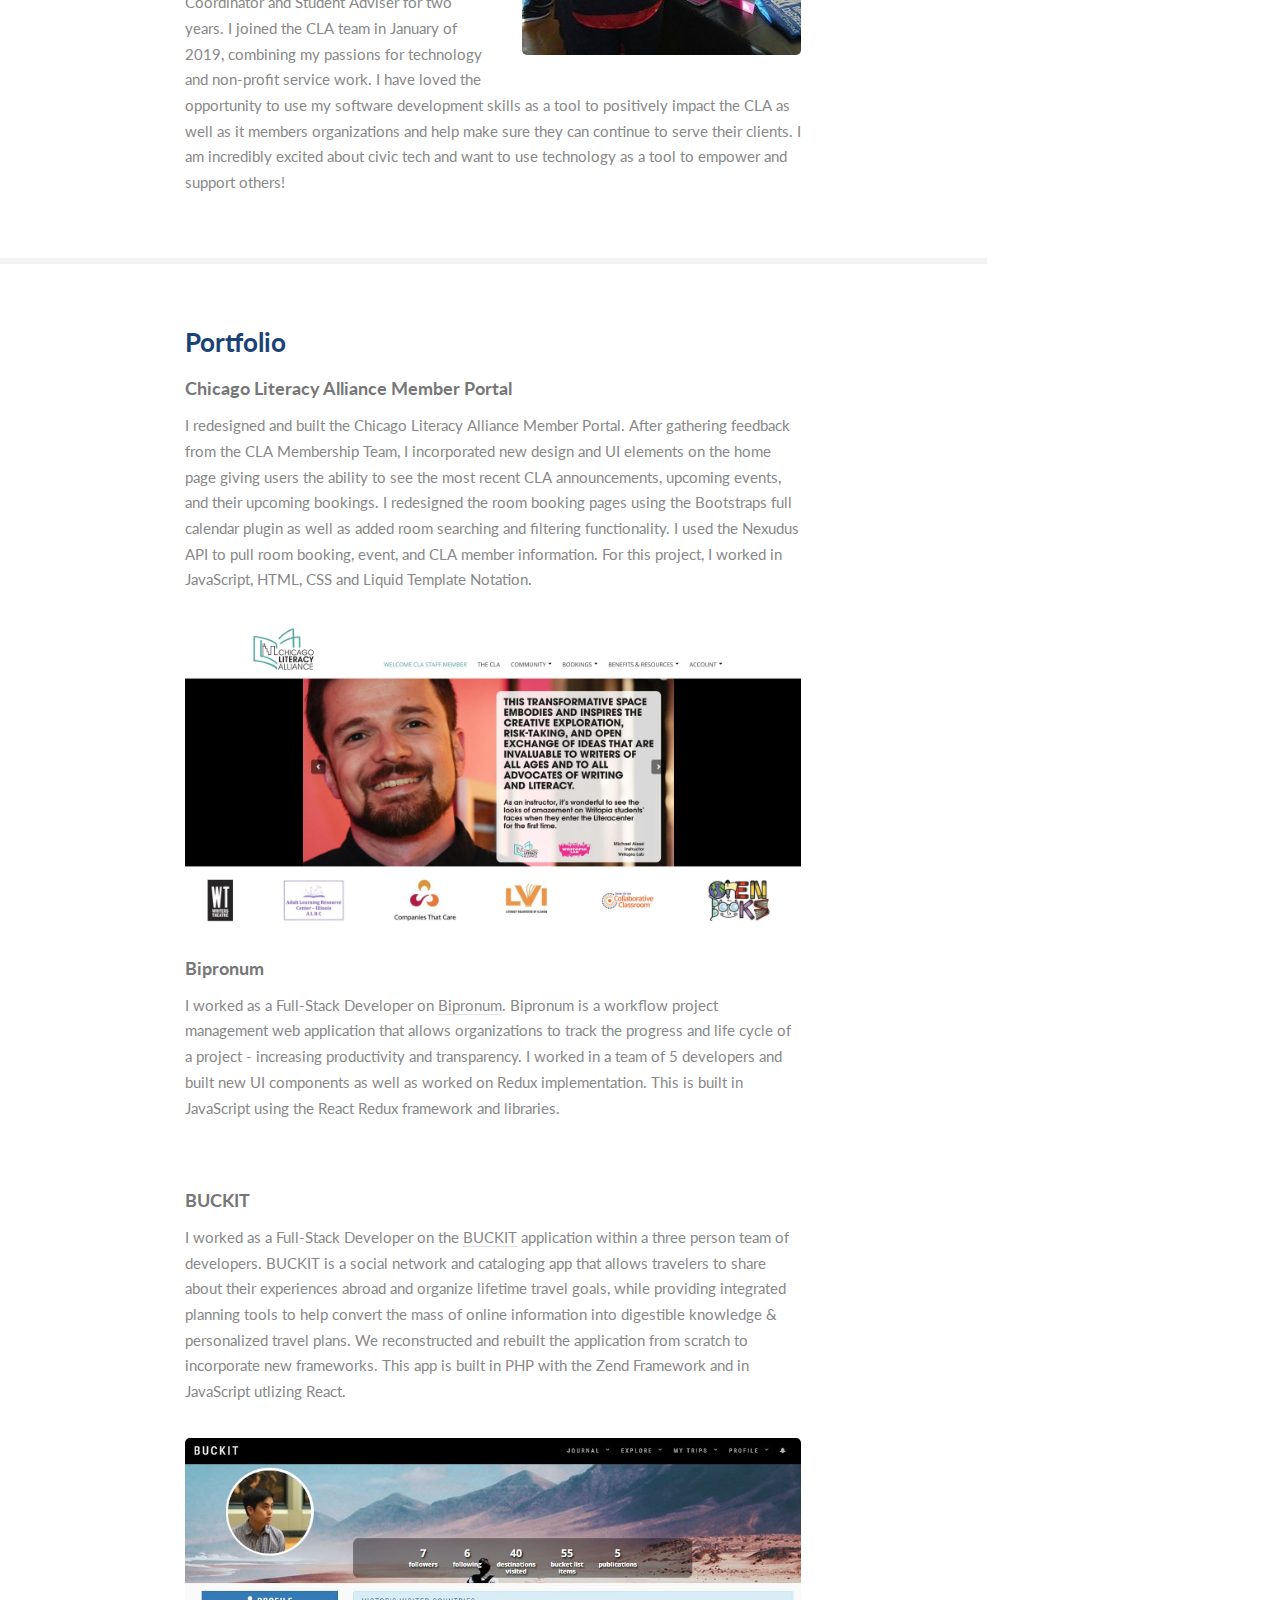
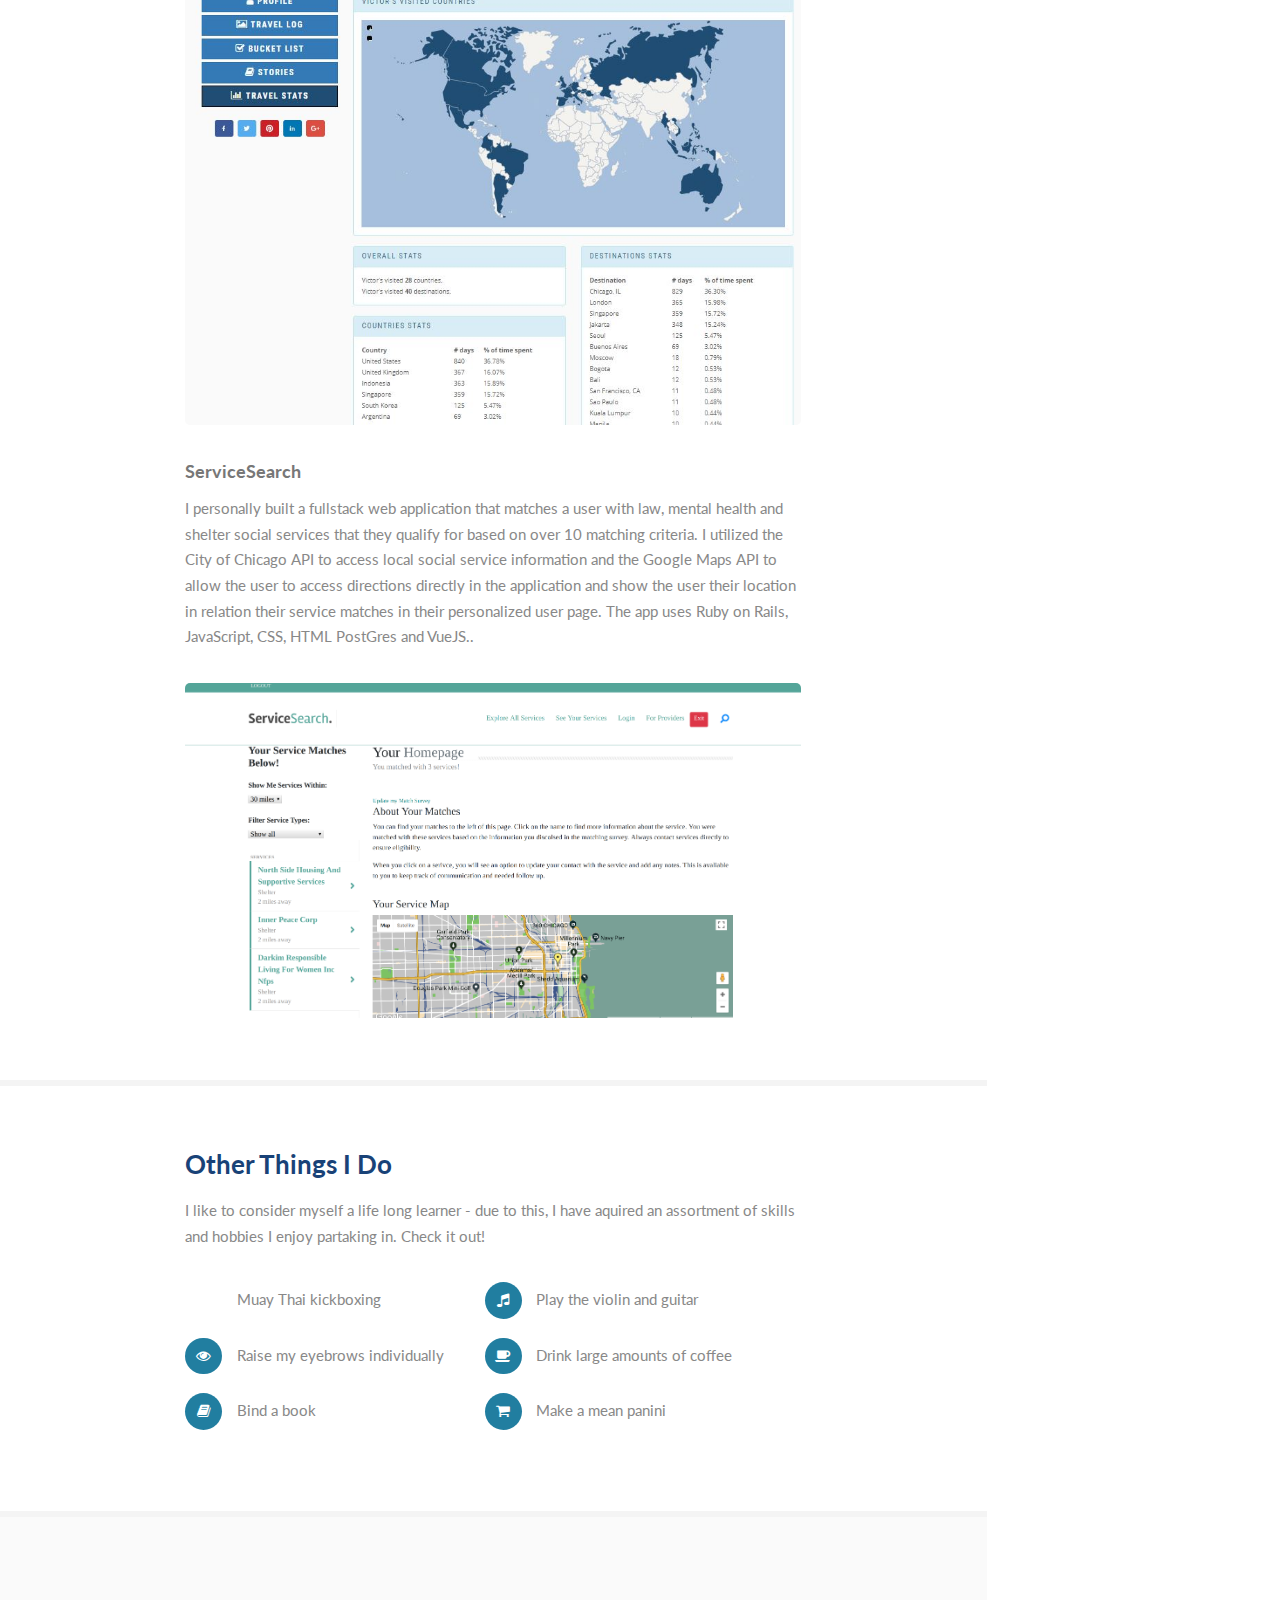
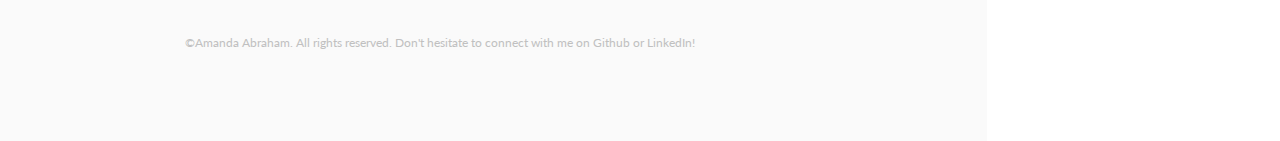
==== commit bd7d2834: "added new headshot" ====
--- a/index.html
+++ b/index.html
@@ -15,7 +15,7 @@
 		<!-- Header -->
 			<section id="header">
 				<header style="padding-bottom: 0px">
-					<span class="image avatar"><img src="images/headshot.jpg" alt="" /></span>
+					<span class="image avatar"><img src="images/headshot-2.jpg" alt="" /></span>
 					<h1 id="logo">Amanda Abraham</h1> <br>
 					<h4 style="color:#b6e9dc;">Software Developer</h4>
 				</header>
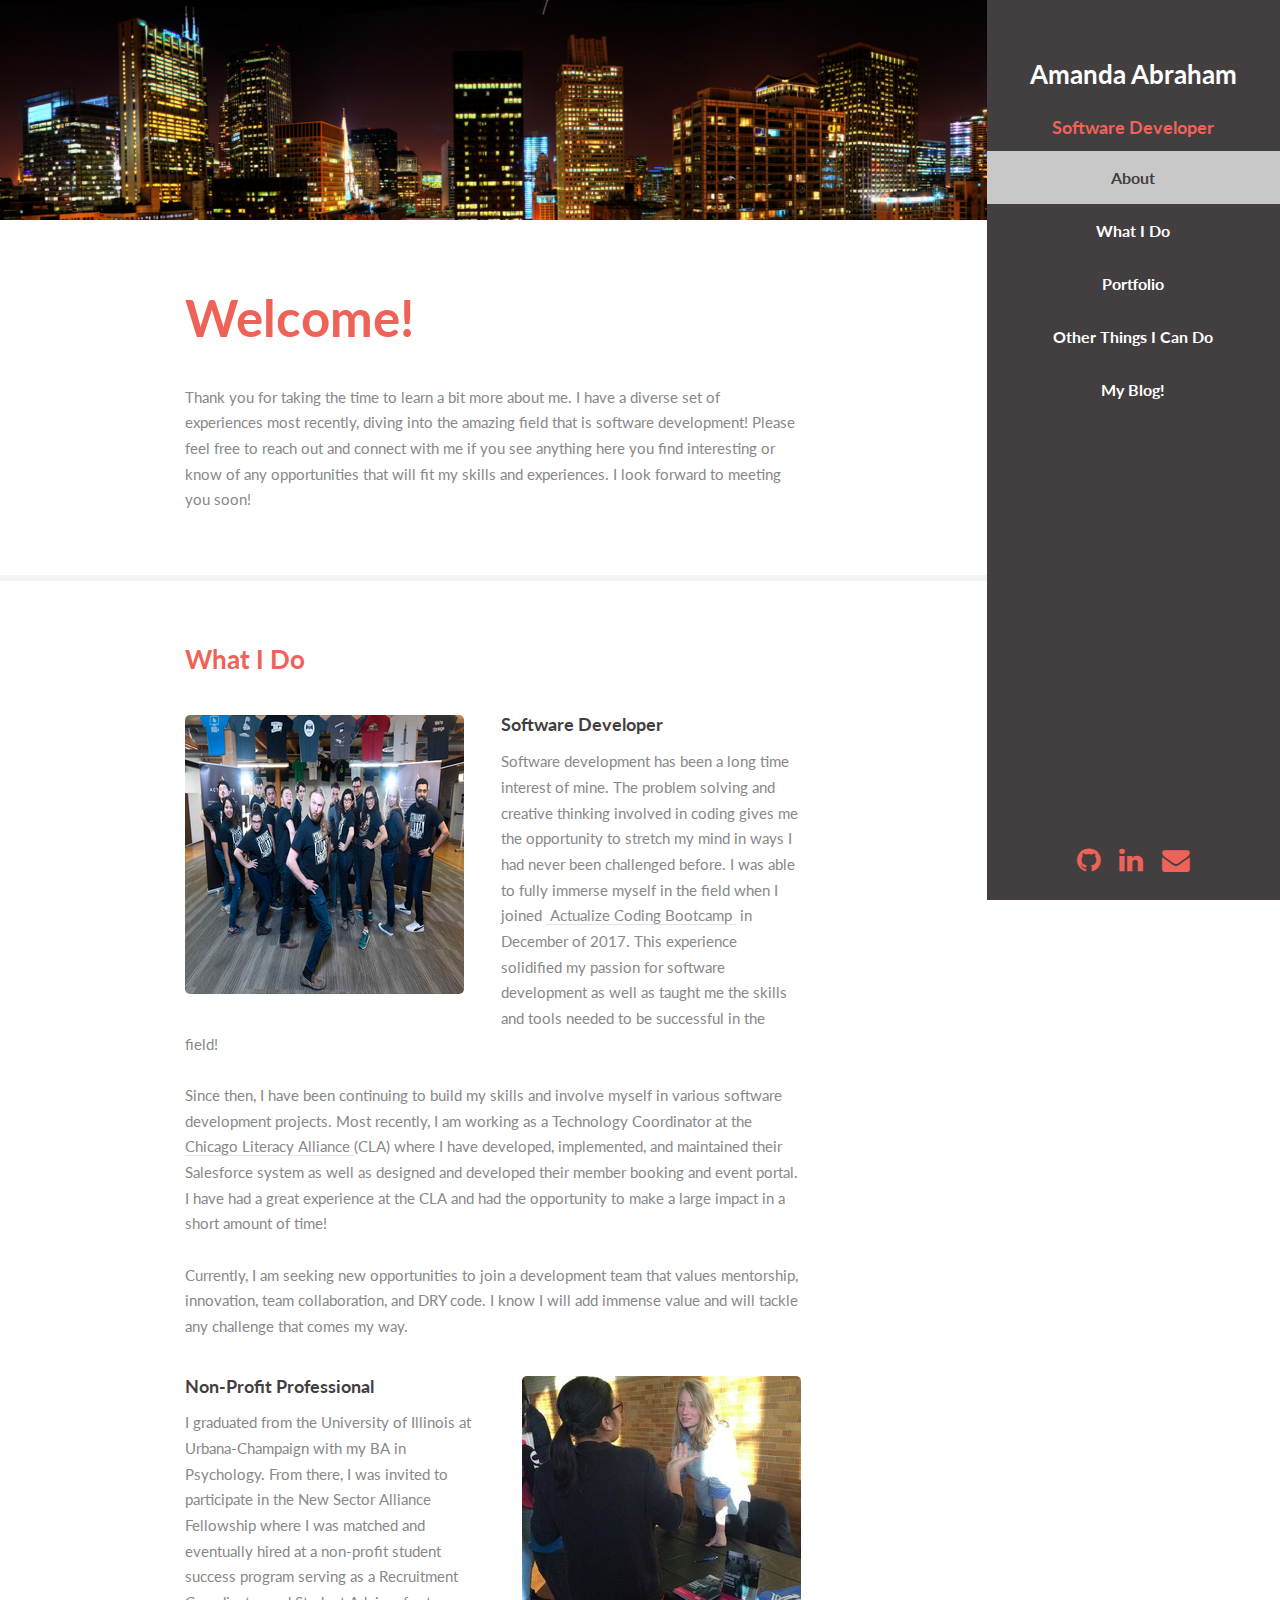
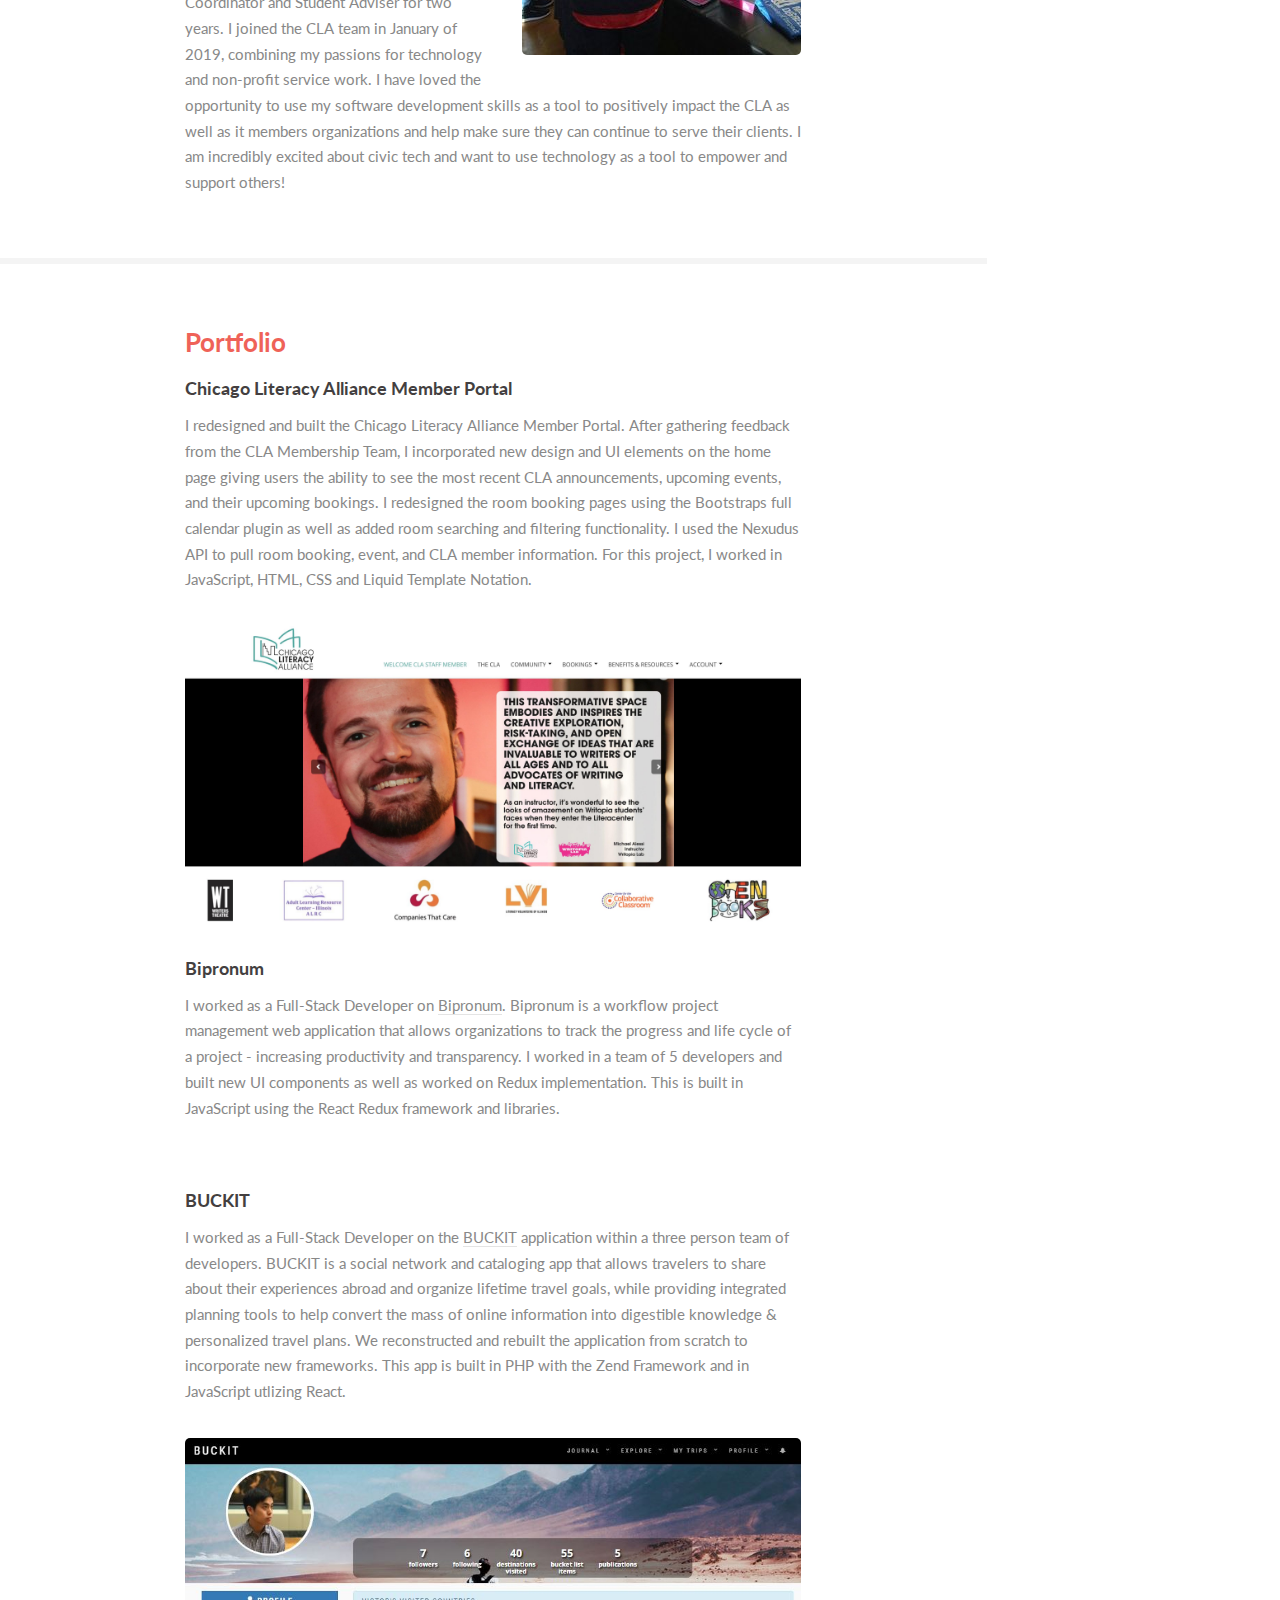
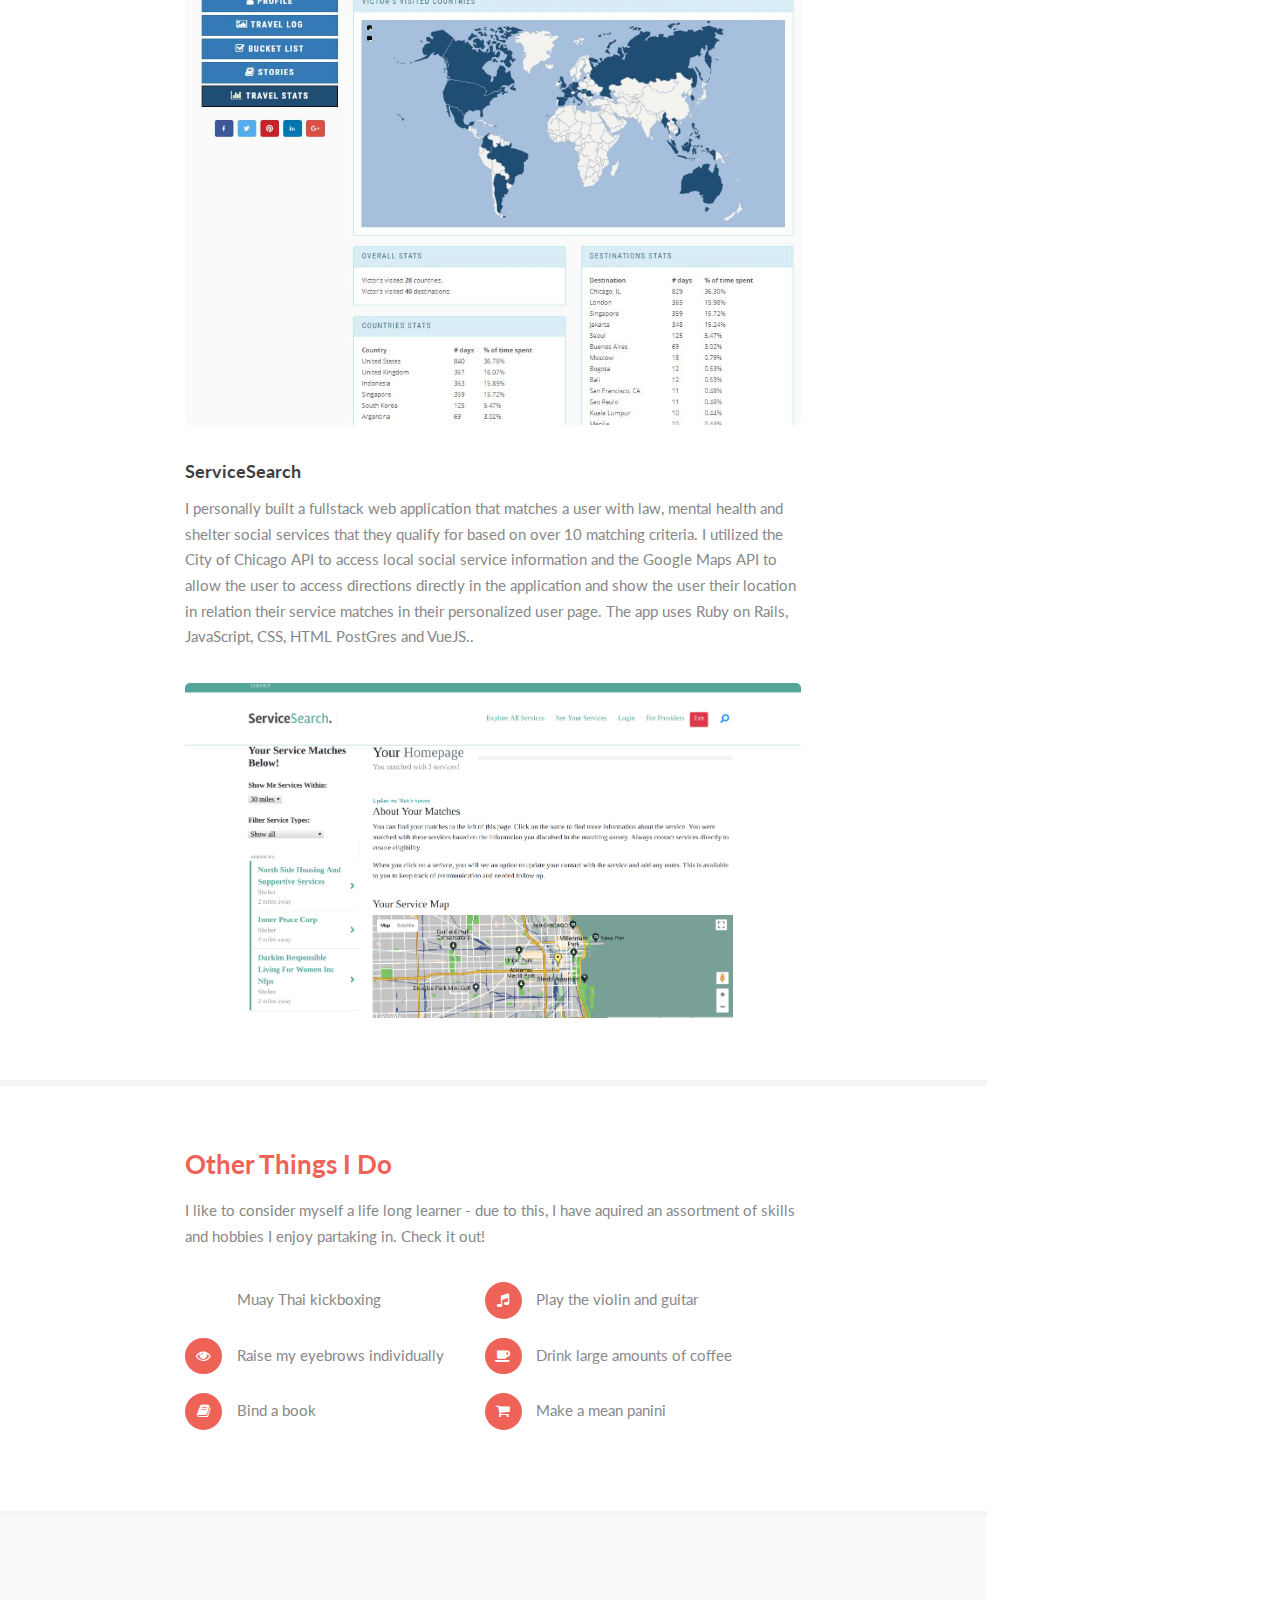
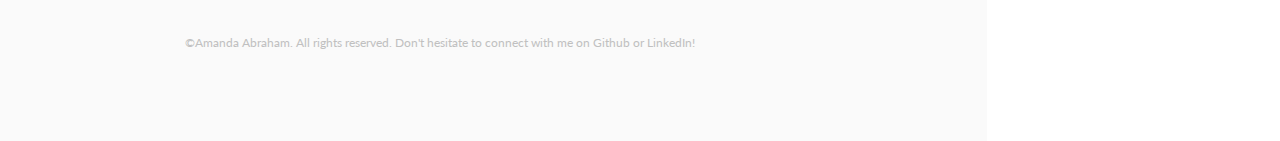
==== commit a027f06c: "updated profile pic and color scheme" ====
--- a/index.html
+++ b/index.html
@@ -15,9 +15,9 @@
 		<!-- Header -->
 			<section id="header">
 				<header style="padding-bottom: 0px">
-					<span class="image avatar"><img src="images/headshot-2.jpg" alt="" /></span>
+					<span class="image avatar"><img src="images/Headshot-03-12-2020-edited.jpg" alt="" /></span>
 					<h1 id="logo">Amanda Abraham</h1> <br>
-					<h4 style="color:#b6e9dc;">Software Developer</h4>
+					<h4 style="color:#ef6258;">Software Developer</h4>
 				</header>
 				<nav id="nav">
 					<ul>
@@ -31,9 +31,9 @@
 				</nav>
 				<footer>
 					<ul class="icons">
-						<li><a href="https://github.com/abes1809" class="icon fa-github" style="font-size:22px;color: #b6e9dc"><span class="label">Github</span></a></li>
-						<li><a href="https://www.linkedin.com/in/amanda-abraham/" class="icon fa-linkedin" style="font-size:22px;color: #b6e9dc"><span class="label">LinkedIn</span></a></li>
-						<li><a href="#" id="myBtn" class="icon fa-envelope" style="font-size:22px;color: #b6e9dc"><span class="label">Email</span></a></li>
+						<li><a href="https://github.com/abes1809" class="icon fa-github" style="font-size:22px;color: #ef6258"><span class="label">Github</span></a></li>
+						<li><a href="https://www.linkedin.com/in/amanda-abraham/" class="icon fa-linkedin" style="font-size:22px;color: #ef6258"><span class="label">LinkedIn</span></a></li>
+						<li><a href="#" id="myBtn" class="icon fa-envelope" style="font-size:22px;color: #ef6258"><span class="label">Email</span></a></li>
 
 					</ul>
 					<!-- pop up -->
@@ -71,7 +71,7 @@
 						<!-- Three -->
 							<section id="two">
 								<div class="container">
-									<h3 style="color:#194277;">What I Do</h3>
+									<h3 style="color:#ef6258;">What I Do</h3>
 									<div class="features">
 										<p><span class="image left"><img src="images/actualize.png" alt="" /></span><h4>Software Developer</h4>Software development has been a long time interest of mine. The problem solving and creative thinking involved in coding gives me the opportunity to stretch my mind in ways I had never been challenged before. I was able to fully immerse myself in the field when I joined <a href="http://anyonecanlearntocode.com/chicago-coding-bootcamp" target="_blank"> Actualize Coding Bootcamp </a> in December of 2017. This experience solidified my passion for software development as well as taught me the skills and tools needed to be successful in the field! <br><br>
 
@@ -86,7 +86,7 @@
 
 							<section id="three"> 
 								<div class="container">
-								<h3 style="color:#194277;">Portfolio</h3>
+								<h3 style="color:#ef6258;">Portfolio</h3>
 								<h4>Chicago Literacy Alliance Member Portal</h4>
 								<p>I redesigned and built the Chicago Literacy Alliance Member Portal. After gathering feedback from the CLA Membership Team, I incorporated new design and UI elements on the home page giving users the ability to see the most recent CLA announcements, upcoming events, and their upcoming bookings. I redesigned the room booking pages using the Bootstraps full calendar plugin as well as added room searching and filtering functionality. I used the Nexudus API to pull room booking, event, and CLA member information. For this project, I worked in JavaScript, HTML, CSS and Liquid Template Notation.</p>
 								<span class="image fit"><img src="images/CLA-Portal.jpg" alt="" /></span>
@@ -112,7 +112,7 @@
 							<!-- Two -->
 								<section id="four">
 									<div class="container">
-										<h3 style="color:#194277;">Other Things I Do</h3>
+										<h3 style="color:#ef6258;">Other Things I Do</h3>
 										<p>I like to consider myself a life long learner - due to this, I have aquired an assortment of skills and hobbies I enjoy partaking in. Check it out!</p>
 										<ul class="feature-icons">
 											<li class="fas fa-hand-rock">Muay Thai kickboxing</li>
--- a/assets/css/main.css
+++ b/assets/css/main.css
@@ -1633,7 +1633,7 @@
 	}
 
 	h1, h2, h3, h4, h5, h6 {
-		color: #777;
+		color: #433f40;
 		font-weight: 700;
 		line-height: 1em;
 		margin: 0 0 0.5625em 0;
@@ -1768,7 +1768,7 @@
 	}
 
 	header.major h2 {
-		color: #217ea0;
+		color: #ef6258;
 		font-size: 3.5em;
 	}
 
@@ -2137,7 +2137,7 @@
 				}
 
 				ul.feature-icons li:before {
-					background: #217ea0;
+					background: #ef6258;
 					border-radius: 100%;
 					color: #ffffff;
 					display: block;
@@ -2506,7 +2506,7 @@
 		-webkit-justify-content: space-between;
 		-ms-justify-content: space-between;
 		justify-content: space-between;
-		background: #217ea0;
+		background: #433f40;
 		color: #d1f1e9;
 		height: 100%;
 		overflow-y: auto;
@@ -2548,7 +2548,7 @@
 			#header > header .avatar {
 				display: block;
 				margin: 0 auto 2.25em auto;
-				width: 8em;
+				width: 12em;
 			}
 
 			#header > header h1 {
@@ -2595,7 +2595,6 @@
 			}
 
 				#header > nav ul li {
-					border-top: solid 2px #217ea0;
 					display: block;
 					padding: 0;
 				}
@@ -2610,12 +2609,14 @@
 						display: block;
 						padding: 0.85em 0;
 						text-decoration: none;
+						font-weight: bold;
+						font-size: 16px;
 					}
 
 						#header > nav ul li a.active {
-							background: #217ea0;
+							background: #c8c8c8;
 							/*section text highlighter*/
-							color: #b6e9dc !important;
+							color: #433f40 !important;
 						}
 
 					#header > nav ul li:first-child {
@@ -2852,7 +2853,7 @@
 				top: 0;
 				width: 100%;
 				z-index: 10001;
-				background: #222;
+				background: #433f40;
 				color: #fff;
 				min-width: 320px;
 			}
@@ -2894,7 +2895,7 @@
 					}
 
 					#titleBar .toggle:before {
-						background: #217ea0;
+						background: #ef6258;
 						color: #ffffff;
 						content: '\f0c9';
 						display: block;
